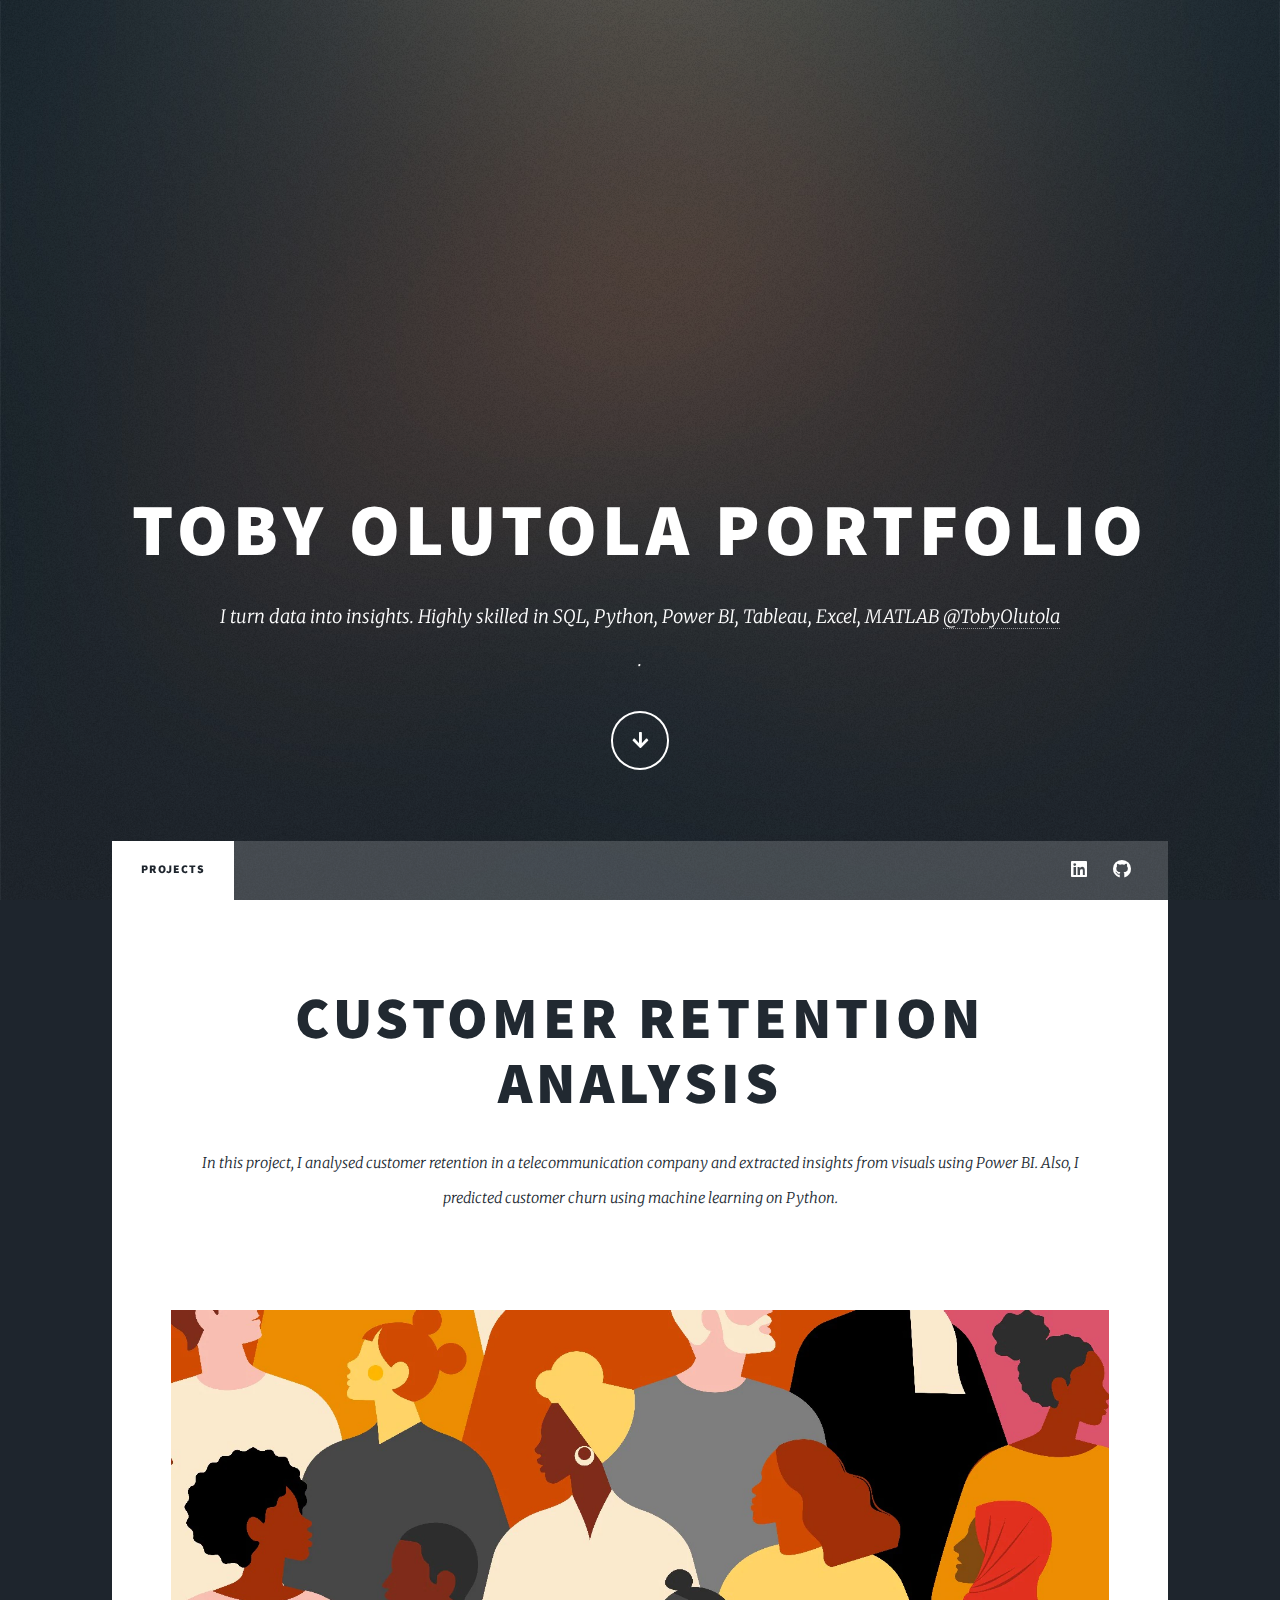
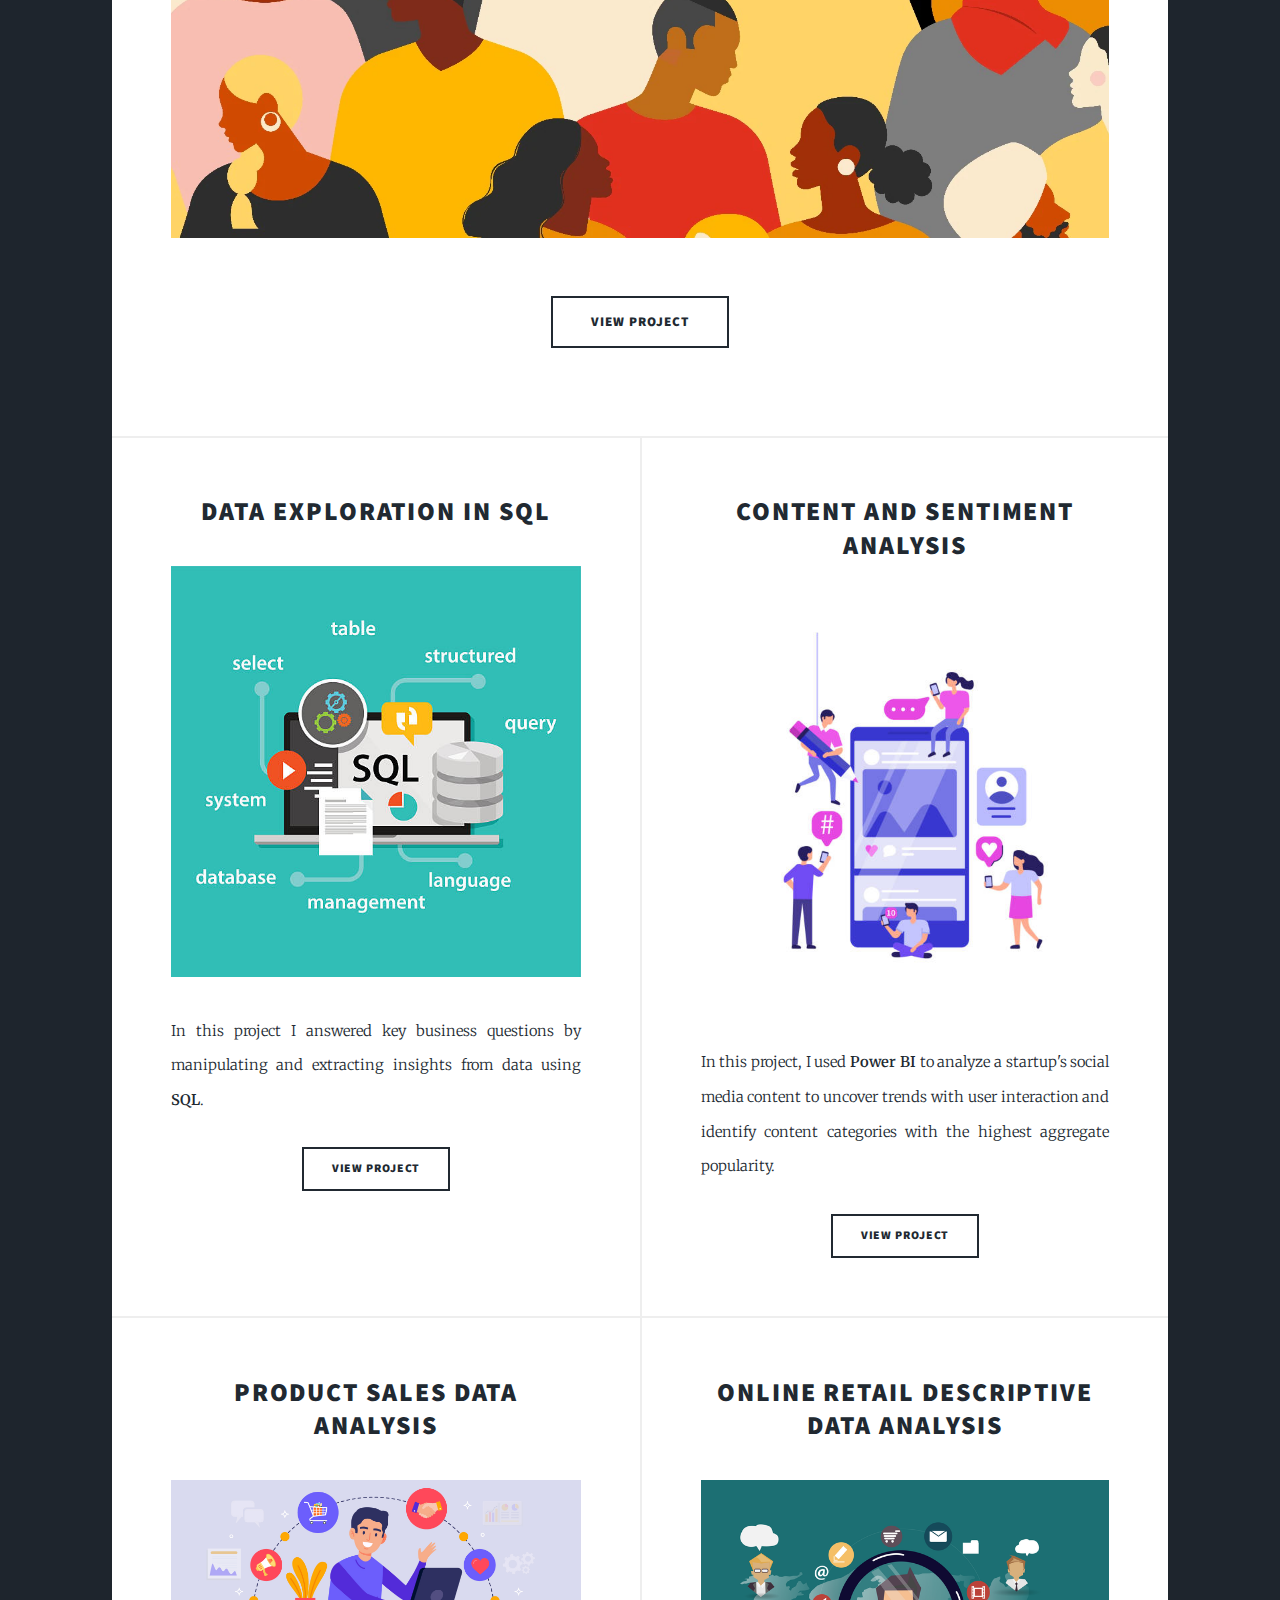
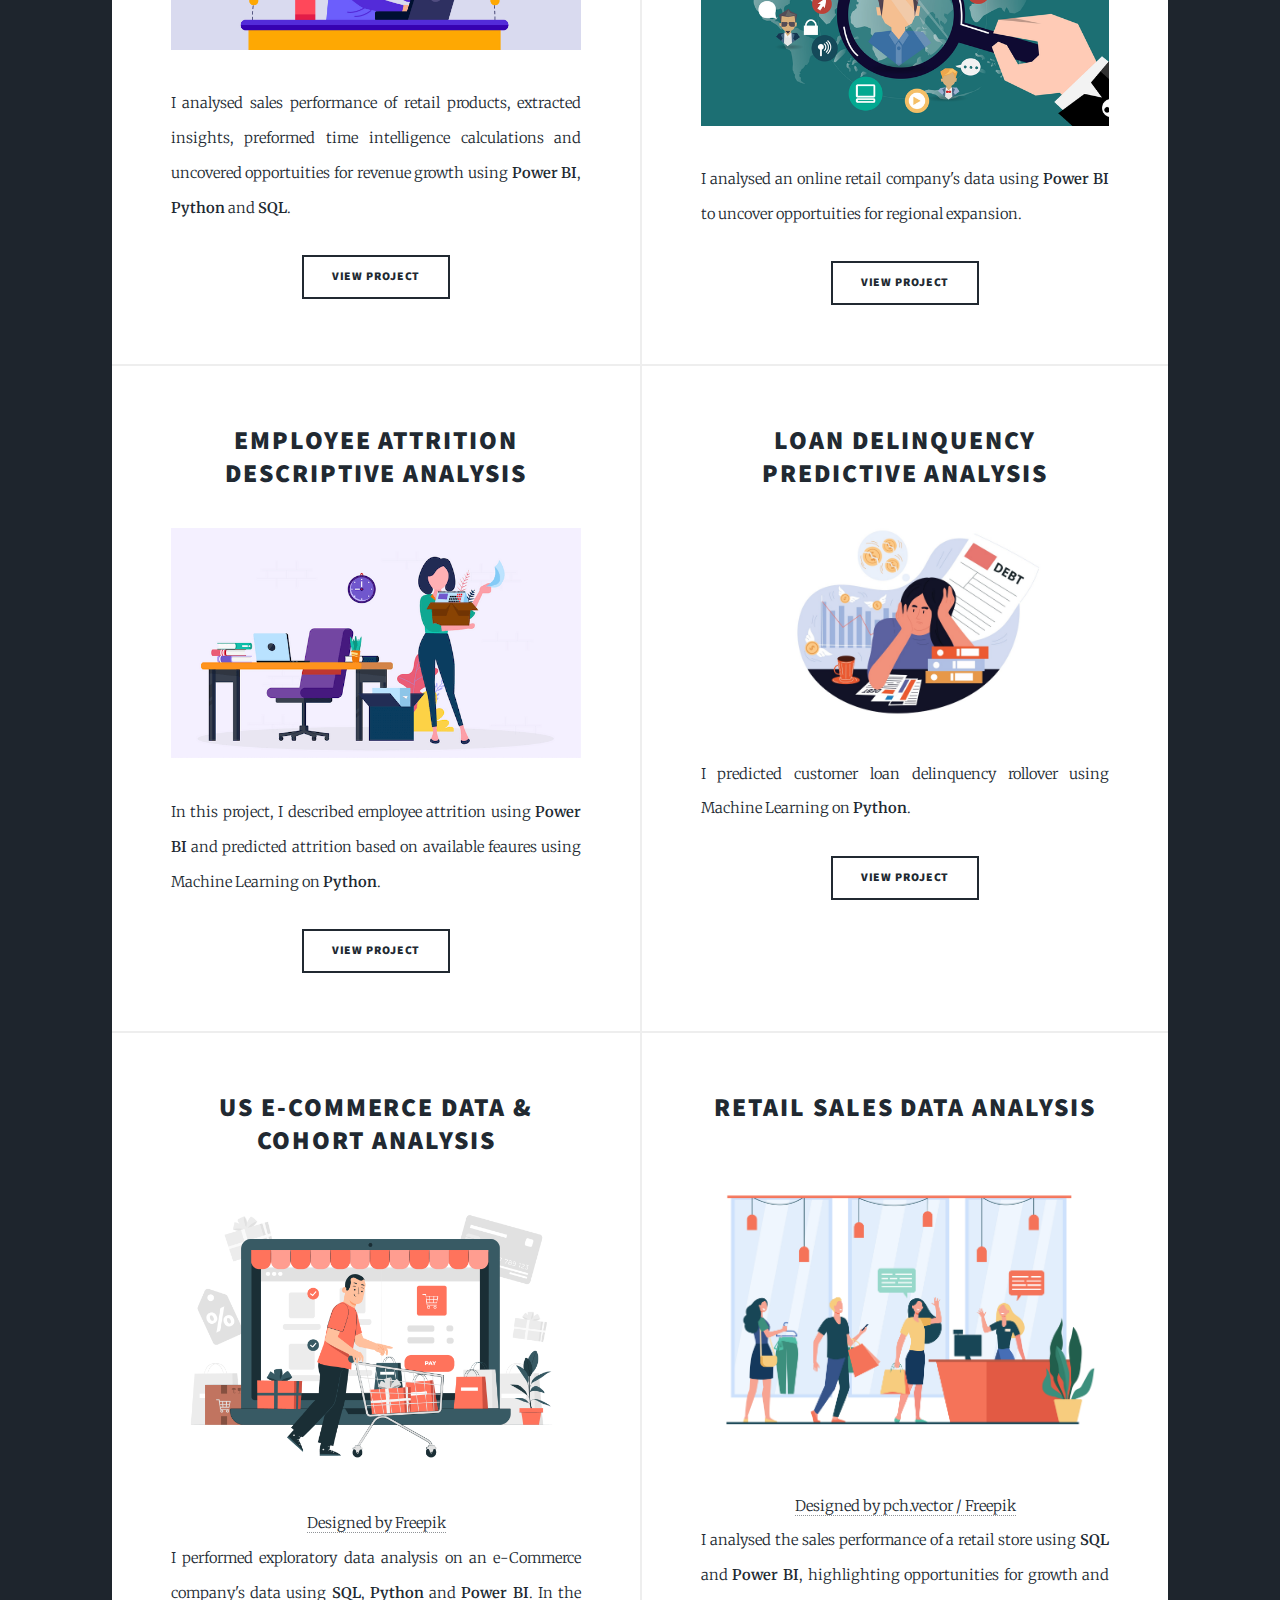
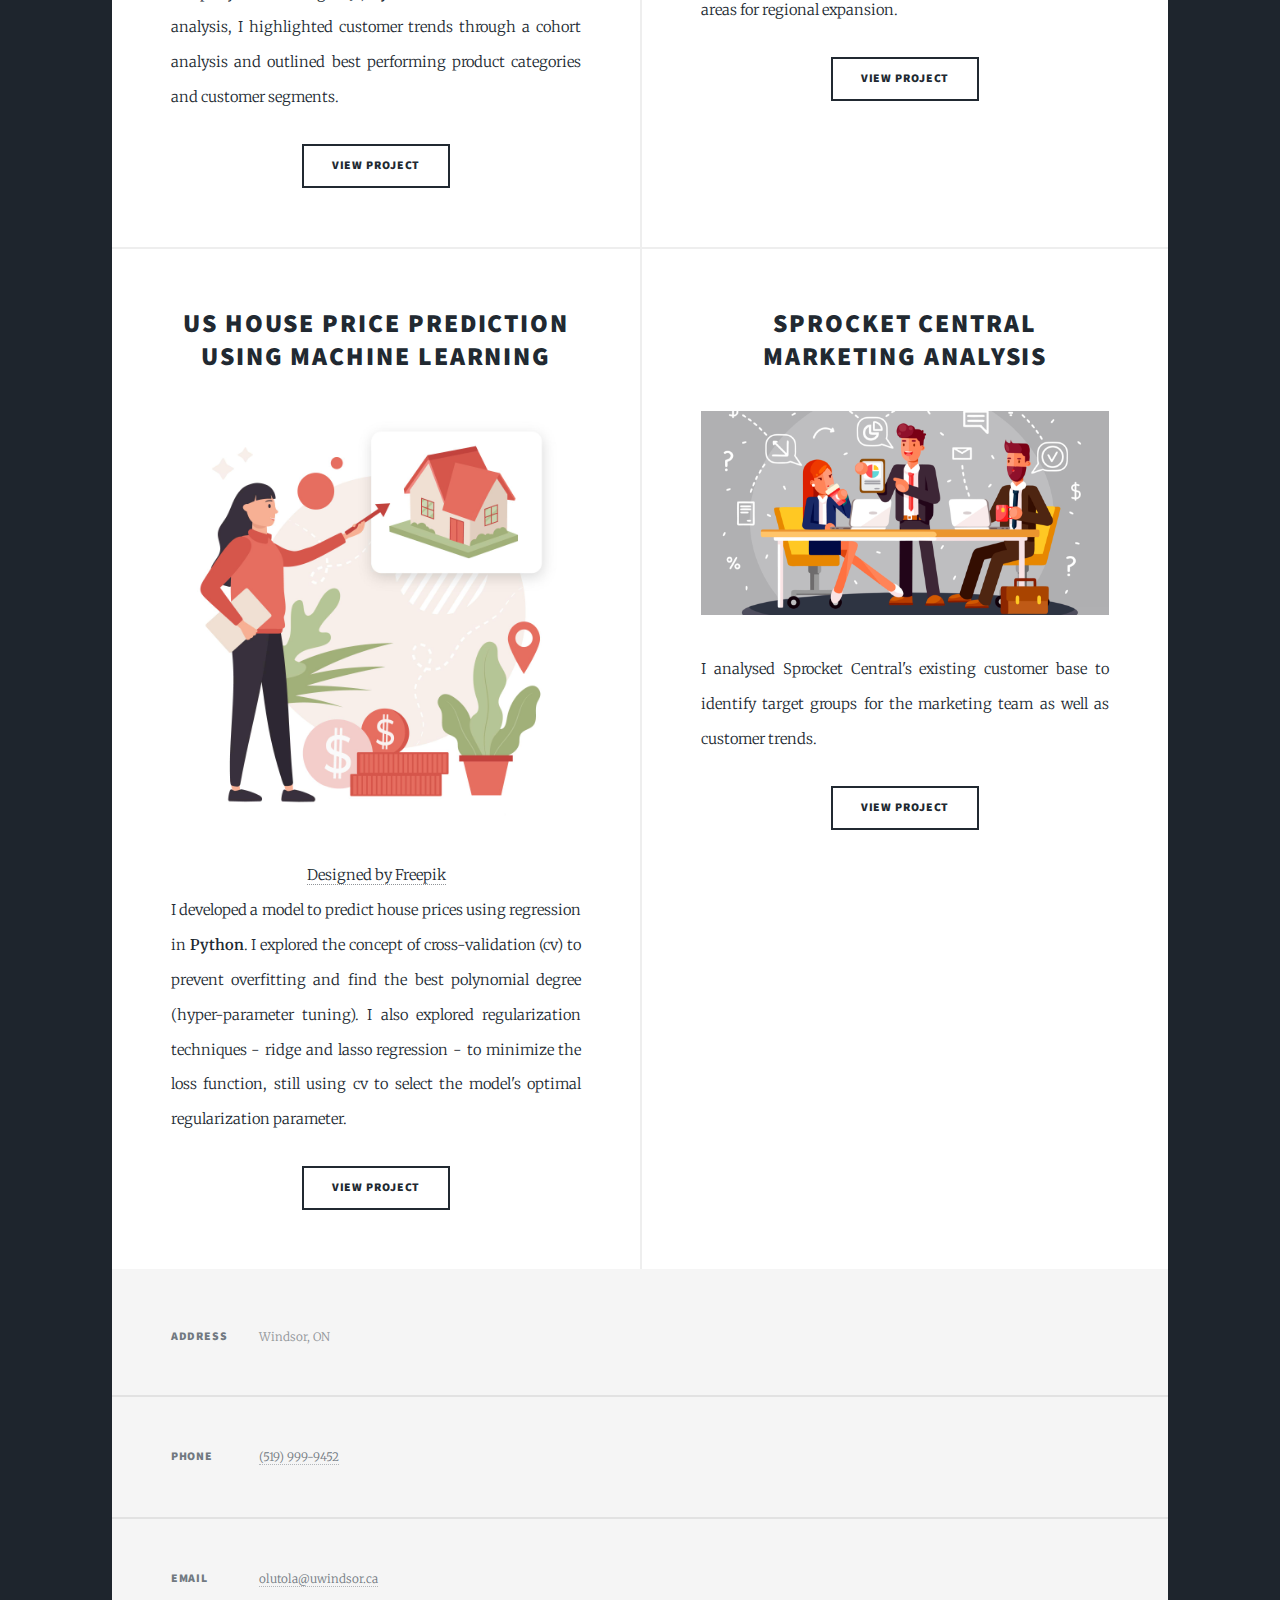
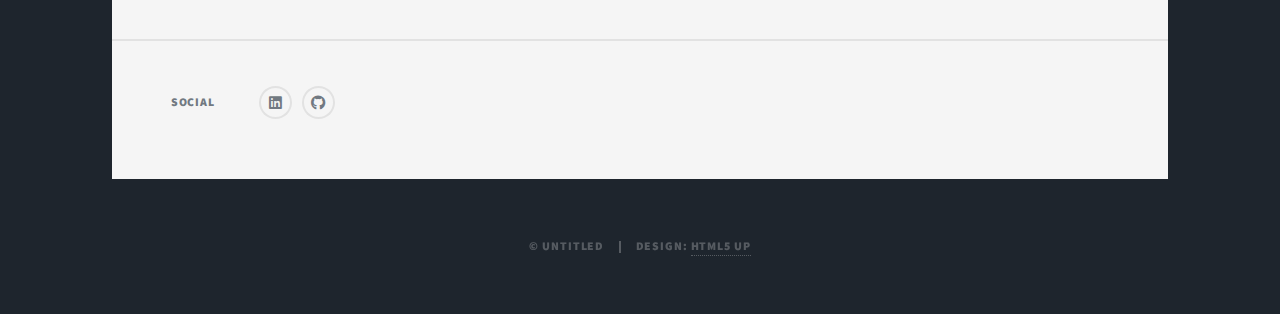
==== index.html @ 8706afb5 "first commit" ====
<!DOCTYPE HTML>
<!--
	Massively by HTML5 UP
	html5up.net | @ajlkn
	Free for personal and commercial use under the CCA 3.0 license (html5up.net/license)
-->
<html>
	<head>
		<title>Toby Olutola Portfolio</title>
		<meta charset="utf-8" />
		<meta name="viewport" content="width=device-width, initial-scale=1, user-scalable=no" />
		<link rel="stylesheet" href="assets/css/main.css" />
		<noscript><link rel="stylesheet" href="assets/css/noscript.css" /></noscript>
	</head>
	<body class="is-preload">

		<!-- Wrapper -->
			<div id="wrapper" class="fade-in">

				<!-- Intro -->
					<div id="intro">
						<h1>Toby Olutola Portfolio<br />
						</h1>
						<p>I turn data into insights.
							Highly skilled in SQL, Python, Power BI, Tableau, Excel, MATLAB <a href="https://www.linkedin.com/in/adunoluwaolutola/">@TobyOlutola</a> <br />
						</a>.</p>
						<ul class="actions">
							<li><a href="#header" class="button icon solid solo fa-arrow-down scrolly">Continue</a></li>
						</ul>
					</div>

				<!-- Header -->
					<header id="header">
						<a href="index.html" class="logo">Toby Olutola</a>
					</header>

				<!-- Nav -->
					<nav id="nav">
						<ul class="links">
							<li class="active"><a href="index.html">Projects</a></li>
						</ul>
						<ul class="icons">
							<li><a href="https://www.linkedin.com/in/adunoluwaolutola/" class="icon brands alt fa-linkedin"><span class="label">linkedin</span></a></li>
							<li><a href="https://www.github.com/adunoluwa1/" class="icon brands alt fa-github"><span class="label">GitHub</span></a></li>
						</ul>
					</nav>

				<!-- Main -->
					<div id="main">

						<!-- Featured Post -->
							<article class="post featured">
								<header class="major">
									<h2><a href="https://github.com/adunoluwa1/ML-Customer-Retention-Analysis">Customer Retention Analysis<br />
									</a></h2>
									<p>In this project, I analysed customer retention in a telecommunication company and extracted insights from visuals using Power BI. Also, I predicted customer churn using machine learning on Python. <br />
									<br />
									</p>
								</header>
								<a href="https://github.com/adunoluwa1/ML-Customer-Retention-Analysis" class="image main"><img src="images/Marketing 2.jpeg" alt="" /></a>
								<ul class="actions special">
									<li><a href="https://github.com/adunoluwa1/ML-Customer-Retention-Analysis" class="button large">View Project</a></li>
								</ul>
							</article>

						<!-- Posts -->
							<section class="posts">
								<article> <!--Data Exploration using SQL-->
									<header>
										<h2><a href="https://github.com/adunoluwa1/SQL-Data-Exploration">Data Exploration in SQL<br />
										</a></h2>
									</header>
									<a href="https://github.com/adunoluwa1/SQL-Data-Exploration" class="image fit"><img src="images/SQL.jpg" alt="" /></a>
									<p>In this project I answered key business questions by manipulating and extracting insights from data using <b>SQL</b>.</p>
									<ul class="actions special">
										<li><a href="https://github.com/adunoluwa1/SQL-Data-Exploration" class="button">View Project</a></li>
									</ul>
								</article>
								<article> <!--Content and Sentiment Analysis-->
									<header>
										<h2><a href="https://github.com/adunoluwa1/PBI-Social-Buzz-Content-Analysis">Content and Sentiment Analysis<br />
										</a></h2>
									</header>
									<a href="https://github.com/adunoluwa1/PBI-Social-Buzz-Content-Analysis" class="image fit"><img src="images/Sentiment Analysis.jpg" alt="" /></a>
									<p>In this project, I used <b>Power BI</b> to analyze a startup's social media content to uncover trends with user interaction and identify content categories with the highest aggregate popularity.</p>
									<ul class="actions special">
										<li><a href="https://github.com/adunoluwa1/PBI-Social-Buzz-Content-Analysis" class="button">View Project</a></li>
									</ul>
								</article>
								<article> <!--Product Sales Data Analysis-->
									<header>
										<h2><a href="https://github.com/adunoluwa1/Product-Sales-Analysis">Product Sales Data Analysis<br />
										</a></h2>
									</header>
									<a href="https://github.com/adunoluwa1/Product-Sales-Analysis" class="image fit"><img src="images/Product Sales.jpg" alt="" /></a>
									<p>I analysed sales performance of retail products, extracted insights, preformed time intelligence calculations and uncovered opportuities for revenue growth using <b>Power BI</b>, <b>Python</b> and <b>SQL</b>.</p>
									<ul class="actions special">
										<li><a href="https://github.com/adunoluwa1/Product-Sales-Analysis" class="button">View Project</a></li>
									</ul>
								</article>
								<article> <!--Online Retail Descriptive Data Analysis-->
									<header>
										<h2><a href="https://github.com/adunoluwa1/PBI-Online-Retail-Data-Visualization">Online Retail Descriptive Data Analysis<br />
										</a></h2>
									</header>
									<a href="https://github.com/adunoluwa1/PBI-Online-Retail-Data-Visualization" class="image fit"><img src="images/Marketing.jpeg" alt="" /></a>
									<p>I analysed an online retail company's data using <b>Power BI</b> to uncover opportuities for regional expansion.</p>
									<ul class="actions special">
										<li><a href="https://github.com/adunoluwa1/PBI-Online-Retail-Data-Visualization" class="button">View Project</a></li>
									</ul>
								</article>
								<article> <!--Employee Attrition Descriptive Analysis-->
									<header>
										<h2><a href="https://github.com/adunoluwa1/PBI-Employee-Attrition-Analysis">Employee Attrition Descriptive Analysis<br />
										</a></h2>
									</header>
									<a href="https://github.com/adunoluwa1/PBI-Employee-Attrition-Analysis" class="image fit"><img src="images/Employee Attrition.png" alt="" /></a>
									<p>In this project, I described employee attrition using <b>Power BI</b> and predicted attrition based on available feaures using Machine Learning on <b>Python</b>.</p>
									<ul class="actions special">
										<li><a href="https://github.com/adunoluwa1/PBI-Employee-Attrition-Analysis" class="button">View Project</a></li>
									</ul>
								</article>
								<article> <!--Loan Delinquency Predictive Analysis-->
									<header>
										<h2><a href="https://github.com/adunoluwa1/ML-Loan-Delinquency-Prediction">Loan Delinquency Predictive Analysis <br />
										</a></h2>
									</header>
									<a href="https://github.com/adunoluwa1/ML-Loan-Delinquency-Prediction" class="image fit"><img src="images/Loan Delinquency.jpg" alt="" /></a>
									<p>I predicted customer loan delinquency rollover using Machine Learning on <b>Python</b>.</p>
									<ul class="actions special">
										<li><a href="https://github.com/adunoluwa1/ML-Loan-Delinquency-Prediction" class="button">View Project</a></li>
									</ul>
								</article>
								<article> <!--eCommerce Data Analysis-->
									<header>
										<h2><a href="https://github.com/adunoluwa1/US-eCommerce-Data-Analysis">US e-Commerce Data & Cohort Analysis<br />
										</a></h2>
									</header>
									<a href="https://github.com/adunoluwa1/US-eCommerce-Data-Analysis" class="image fit"><img src="images/eCommerce.jpg" alt="" /></a> <a href="http://www.freepik.com">Designed by Freepik</a>
									<p>I performed exploratory data analysis on an e-Commerce company's data using <b>SQL</b>, <b>Python</b> and <b>Power BI</b>. In the analysis, I highlighted customer trends through a cohort analysis
										and outlined best performing product categories and customer segments.</p>
									<ul class="actions special">
										<li><a href="https://github.com/adunoluwa1/US-eCommerce-Data-Analysis" class="button">View Project</a></li>
									</ul>
								</article>
								<article> <!--Retail Sales Data Analysis-->
									<header>
										<h2><a href="https://github.com/adunoluwa1/Retail-Sales-Analysis">Retail Sales Data Analysis<br />
										</a></h2>
									</header>
									<a href="https://github.com/adunoluwa1/Retail-Sales-Analysis" class="image fit"><img src="images/Retail Sales.jpg" alt="" /></a> <a href="http://www.freepik.com">Designed by pch.vector / Freepik</a>
									<p>I analysed the sales performance of a retail store using <b>SQL</b> and <b>Power BI</b>, highlighting opportunities for growth and areas for regional expansion.</p>
									<ul class="actions special">
										<li><a href="https://github.com/adunoluwa1/Retail-Sales-Analysis" class="button">View Project</a></li>
									</ul>
								</article>
								<article> <!--US House Price Prediction Using ML-->
									<header>
										<h2><a href="https://github.com/adunoluwa1/House-Price-Prediction-using-Regression">US House Price Prediction using Machine Learning<br />
										</a></h2>
									</header>
									<a href="https://github.com/adunoluwa1/House-Price-Prediction-using-Regression" class="image fit"><img src="images/House Price.jpg" alt="" /></a> <a href="http://www.freepik.com">Designed by Freepik</a>
									<p> I developed a model to predict house prices using regression in <b>Python</b>. I explored the concept of cross-validation (cv) to prevent overfitting and find the best polynomial degree (hyper-parameter tuning).
										I also explored regularization techniques - ridge and lasso regression - to minimize the loss function, still using cv to select the model's optimal regularization parameter.</p>
									<ul class="actions special">
										<li><a href="https://github.com/adunoluwa1/House-Price-Prediction-using-Regression" class="button">View Project</a></li>
									</ul>
								</article>
								<article> <!--Sprocket Central Marketing Analysis-->
									<header>
										<h2><a href="https://github.com/adunoluwa1/PBI-Sprocket-Central-Customer-Analysis">Sprocket Central Marketing Analysis<br />
										</a></h2>
									</header>
									<a href="https://github.com/adunoluwa1/PBI-Sprocket-Central-Customer-Analysis" class="image fit"><img src="images/Marketing 3.jpg" alt="" /></a>
									<p>I analysed Sprocket Central's existing customer base to identify target groups for the marketing team as well as customer trends.</p>
									<ul class="actions special">
										<li><a href="https://github.com/adunoluwa1/PBI-Sprocket-Central-Customer-Analysis" class="button">View Project</a></li>
									</ul>
								</article>
							</section>

					</div>

				<!-- Footer -->
					<footer id="footer">

						<section class="split contact">
							<section class="alt">
								<h3>Address</h3>
								<p>Windsor, ON <br />
								</p>
							</section>
							<section>
								<h3>Phone</h3>
								<p><a href="#">(519) 999-9452</a></p>
							</section>
							<section>
								<h3>Email</h3>
								<p><a href="mailto:olutola@uwindsor.ca">olutola@uwindsor.ca</a></p>
							</section>
							<section>
								<h3>Social</h3>
								<ul class="icons alt">
									<li><a href="https://www.linkedin.com/in/adunoluwaolutola/" class="icon brands alt fa-linkedin"><span class="label">linkedin</span></a></li>
									<li><a href="https://www.github.com/adunoluwa1/" class="icon brands alt fa-github"><span class="label">GitHub</span></a></li>
								</ul>
							</section>
						</section>
					</footer>

				<!-- Copyright -->
					<div id="copyright">
						<ul><li>&copy; Untitled</li><li>Design: <a href="https://html5up.net">HTML5 UP</a></li></ul>
					</div>

			</div>

		<!-- Scripts -->
			<script src="assets/js/jquery.min.js"></script>
			<script src="assets/js/jquery.scrollex.min.js"></script>
			<script src="assets/js/jquery.scrolly.min.js"></script>
			<script src="assets/js/browser.min.js"></script>
			<script src="assets/js/breakpoints.min.js"></script>
			<script src="assets/js/util.js"></script>
			<script src="assets/js/main.js"></script>

	</body>
</html>
---- assets/css/main.css ----
@import url(fontawesome-all.min.css);
@import url("https://fonts.googleapis.com/css?family=Merriweather:300,700,300italic,700italic|Source+Sans+Pro:900");

/*
	Massively by HTML5 UP
	html5up.net | @ajlkn
	Free for personal and commercial use under the CCA 3.0 license (html5up.net/license)
*/

html, body, div, span, applet, object,
iframe, h1, h2, h3, h4, h5, h6, p, blockquote,
pre, a, abbr, acronym, address, big, cite,
code, del, dfn, em, img, ins, kbd, q, s, samp,
small, strike, strong, sub, sup, tt, var, b,
u, i, center, dl, dt, dd, ol, ul, li, fieldset,
form, label, legend, table, caption, tbody,
tfoot, thead, tr, th, td, article, aside,
canvas, details, embed, figure, figcaption,
footer, header, hgroup, menu, nav, output, ruby,
section, summary, time, mark, audio, video {
	margin: 0;
	padding: 0;
	border: 0;
	font-size: 100%;
	font: inherit;
	vertical-align: baseline;}

article, aside, details, figcaption, figure,
footer, header, hgroup, menu, nav, section {
	display: block;}

body {
	line-height: 1;
}

ol, ul {
	list-style: none;
}

blockquote, q {
	quotes: none;
}

	blockquote:before, blockquote:after, q:before, q:after {
		content: '';
		content: none;
	}

table {
	border-collapse: collapse;
	border-spacing: 0;
}

body {
	-webkit-text-size-adjust: none;
}

mark {
	background-color: transparent;
	color: inherit;
}

input::-moz-focus-inner {
	border: 0;
	padding: 0;
}

input, select, textarea {
	-moz-appearance: none;
	-webkit-appearance: none;
	-ms-appearance: none;
	appearance: none;
}

/* Basic */

	@-ms-viewport {
		width: device-width;
	}

	body {
		-ms-overflow-style: scrollbar;
	}

	@media screen and (max-width: 480px) {

		html, body {
			min-width: 320px;
		}

	}

	html {
		box-sizing: border-box;
	}

	*, *:before, *:after {
		box-sizing: inherit;
	}

	body {
		background-color: #1e252d;
	}

		body.is-preload *, body.is-preload *:before, body.is-preload *:after {
			-moz-animation: none !important;
			-webkit-animation: none !important;
			-ms-animation: none !important;
			animation: none !important;
			-moz-transition: none !important;
			-webkit-transition: none !important;
			-ms-transition: none !important;
			transition: none !important;
		}

/* Type */

	html {
		font-size: 16pt;
	}

		@media screen and (max-width: 1680px) {

			html {
				font-size: 12pt;
			}

		}

		@media screen and (max-width: 1280px) {

			html {
				font-size: 11pt;
			}

		}

		@media screen and (max-width: 360px) {

			html {
				font-size: 10pt;
			}

		}

	body {
		color: #212931;
	}

	body, input, select, textarea {
		font-family: "Merriweather", Georgia, serif;
		font-weight: 300;
		font-size: 1rem;
		line-height: 2.375;
	}

	a {
		-moz-transition: color 0.2s ease-in-out, background-color 0.2s ease-in-out, border-color 0.2s ease-in-out, box-shadow 0.2s ease-in-out;
		-webkit-transition: color 0.2s ease-in-out, background-color 0.2s ease-in-out, border-color 0.2s ease-in-out, box-shadow 0.2s ease-in-out;
		-ms-transition: color 0.2s ease-in-out, background-color 0.2s ease-in-out, border-color 0.2s ease-in-out, box-shadow 0.2s ease-in-out;
		transition: color 0.2s ease-in-out, background-color 0.2s ease-in-out, border-color 0.2s ease-in-out, box-shadow 0.2s ease-in-out;
		border-bottom: dotted 1px;
		text-decoration: none;
	}

		a:hover {
			border-bottom-color: transparent;
		}

	strong, b {
		font-weight: 600;
	}

	em, i {
		font-style: italic;
	}

	p {
		text-align: justify;
		margin: 0 0 2rem 0;
	}

	h1, h2, h3, h4, h5, h6 {
		font-family: "Source Sans Pro", Helvetica, sans-serif;
		font-weight: 900;
		line-height: 1.5;
		letter-spacing: 0.075em;
		text-transform: uppercase;
		margin: 0 0 1rem 0;
	}

		h1 a, h2 a, h3 a, h4 a, h5 a, h6 a {
			border-bottom: 0;
			color: inherit;
			text-decoration: none;
		}

	h1 {
		font-size: 4rem;
		line-height: 1.1;
		margin: 0 0 2rem 0;
	}

	h2 {
		font-size: 1.75rem;
		line-height: 1.3;
		margin: 0 0 1.5rem 0;
	}

	h3 {
		font-size: 1.25rem;
		margin: 0 0 1.5rem 0;
	}

	h4 {
		font-size: 1rem;
	}

	h5 {
		font-size: 0.9rem;
	}

	h6 {
		font-size: 0.8rem;
	}

	sub {
		font-size: 0.8rem;
		position: relative;
		top: 0.5rem;
	}

	sup {
		font-size: 0.8rem;
		position: relative;
		top: -0.5rem;
	}

	blockquote {
		border-left: solid 4px;
		font-style: italic;
		margin: 0 0 2rem 0;
		padding: 0.5rem 0 0.5rem 2rem;
	}

	code {
		border: solid 2px;
		font-family: "Courier New", monospace;
		font-size: 0.9rem;
		margin: 0 0.25rem;
		padding: 0.25rem 0.65rem;
	}

	pre {
		-webkit-overflow-scrolling: touch;
		font-family: "Courier New", monospace;
		font-size: 0.9rem;
		margin: 0 0 2rem 0;
	}

		pre code {
			display: block;
			line-height: 1.75;
			padding: 1rem 1.5rem;
			overflow-x: auto;
		}

	hr {
		border: 0;
		border-bottom: solid 2px;
		margin: 3rem 0;
	}

		hr.major {
			margin: 5rem 0;
		}

	.align-left {
		text-align: left;
	}

	.align-center {
		text-align: center;
	}

	.align-right {
		text-align: right;
	}

	input, select, textarea {
		color: #212931;
	}

	a {
		color: #212931;
		border-bottom-color: rgba(33, 41, 49, 0.5);
	}

		a:hover {
			border-bottom-color: transparent;
			color: #18bfef !important;
		}

	strong, b {
		color: #212931;
	}

	h1, h2, h3, h4, h5, h6 {
		color: #212931;
	}

	blockquote {
		border-left-color: #eeeeee;
	}

	code {
		background: rgba(220, 220, 220, 0.25);
		border-color: #eeeeee;
	}

	hr {
		border-bottom-color: #eeeeee;
	}

/* Row */

	.row {
		display: flex;
		flex-wrap: wrap;
		box-sizing: border-box;
		align-items: stretch;
	}

		.row > * {
			box-sizing: border-box;
		}

		.row.gtr-uniform > * > :last-child {
			margin-bottom: 0;
		}

		.row.aln-left {
			justify-content: flex-start;
		}

		.row.aln-center {
			justify-content: center;
		}

		.row.aln-right {
			justify-content: flex-end;
		}

		.row.aln-top {
			align-items: flex-start;
		}

		.row.aln-middle {
			align-items: center;
		}

		.row.aln-bottom {
			align-items: flex-end;
		}

		.row > .imp {
			order: -1;
		}

		.row > .col-1 {
			width: 8.33333%;
		}

		.row > .off-1 {
			margin-left: 8.33333%;
		}

		.row > .col-2 {
			width: 16.66667%;
		}

		.row > .off-2 {
			margin-left: 16.66667%;
		}

		.row > .col-3 {
			width: 25%;
		}

		.row > .off-3 {
			margin-left: 25%;
		}

		.row > .col-4 {
			width: 33.33333%;
		}

		.row > .off-4 {
			margin-left: 33.33333%;
		}

		.row > .col-5 {
			width: 41.66667%;
		}

		.row > .off-5 {
			margin-left: 41.66667%;
		}

		.row > .col-6 {
			width: 50%;
		}

		.row > .off-6 {
			margin-left: 50%;
		}

		.row > .col-7 {
			width: 58.33333%;
		}

		.row > .off-7 {
			margin-left: 58.33333%;
		}

		.row > .col-8 {
			width: 66.66667%;
		}

		.row > .off-8 {
			margin-left: 66.66667%;
		}

		.row > .col-9 {
			width: 75%;
		}

		.row > .off-9 {
			margin-left: 75%;
		}

		.row > .col-10 {
			width: 83.33333%;
		}

		.row > .off-10 {
			margin-left: 83.33333%;
		}

		.row > .col-11 {
			width: 91.66667%;
		}

		.row > .off-11 {
			margin-left: 91.66667%;
		}

		.row > .col-12 {
			width: 100%;
		}

		.row > .off-12 {
			margin-left: 100%;
		}

		.row.gtr-0 {
			margin-top: 0;
			margin-left: 0rem;
		}

			.row.gtr-0 > * {
				padding: 0 0 0 0rem;
			}

			.row.gtr-0.gtr-uniform {
				margin-top: 0rem;
			}

				.row.gtr-0.gtr-uniform > * {
					padding-top: 0rem;
				}

		.row.gtr-25 {
			margin-top: 0;
			margin-left: -0.375rem;
		}

			.row.gtr-25 > * {
				padding: 0 0 0 0.375rem;
			}

			.row.gtr-25.gtr-uniform {
				margin-top: -0.375rem;
			}

				.row.gtr-25.gtr-uniform > * {
					padding-top: 0.375rem;
				}

		.row.gtr-50 {
			margin-top: 0;
			margin-left: -0.75rem;
		}

			.row.gtr-50 > * {
				padding: 0 0 0 0.75rem;
			}

			.row.gtr-50.gtr-uniform {
				margin-top: -0.75rem;
			}

				.row.gtr-50.gtr-uniform > * {
					padding-top: 0.75rem;
				}

		.row {
			margin-top: 0;
			margin-left: -1.5rem;
		}

			.row > * {
				padding: 0 0 0 1.5rem;
			}

			.row.gtr-uniform {
				margin-top: -1.5rem;
			}

				.row.gtr-uniform > * {
					padding-top: 1.5rem;
				}

		.row.gtr-150 {
			margin-top: 0;
			margin-left: -2.25rem;
		}

			.row.gtr-150 > * {
				padding: 0 0 0 2.25rem;
			}

			.row.gtr-150.gtr-uniform {
				margin-top: -2.25rem;
			}

				.row.gtr-150.gtr-uniform > * {
					padding-top: 2.25rem;
				}

		.row.gtr-200 {
			margin-top: 0;
			margin-left: -3rem;
		}

			.row.gtr-200 > * {
				padding: 0 0 0 3rem;
			}

			.row.gtr-200.gtr-uniform {
				margin-top: -3rem;
			}

				.row.gtr-200.gtr-uniform > * {
					padding-top: 3rem;
				}

		@media screen and (max-width: 1680px) {

			.row {
				display: flex;
				flex-wrap: wrap;
				box-sizing: border-box;
				align-items: stretch;
			}

				.row > * {
					box-sizing: border-box;
				}

				.row.gtr-uniform > * > :last-child {
					margin-bottom: 0;
				}

				.row.aln-left {
					justify-content: flex-start;
				}

				.row.aln-center {
					justify-content: center;
				}

				.row.aln-right {
					justify-content: flex-end;
				}

				.row.aln-top {
					align-items: flex-start;
				}

				.row.aln-middle {
					align-items: center;
				}

				.row.aln-bottom {
					align-items: flex-end;
				}

				.row > .imp-xlarge {
					order: -1;
				}

				.row > .col-1-xlarge {
					width: 8.33333%;
				}

				.row > .off-1-xlarge {
					margin-left: 8.33333%;
				}

				.row > .col-2-xlarge {
					width: 16.66667%;
				}

				.row > .off-2-xlarge {
					margin-left: 16.66667%;
				}

				.row > .col-3-xlarge {
					width: 25%;
				}

				.row > .off-3-xlarge {
					margin-left: 25%;
				}

				.row > .col-4-xlarge {
					width: 33.33333%;
				}

				.row > .off-4-xlarge {
					margin-left: 33.33333%;
				}

				.row > .col-5-xlarge {
					width: 41.66667%;
				}

				.row > .off-5-xlarge {
					margin-left: 41.66667%;
				}

				.row > .col-6-xlarge {
					width: 50%;
				}

				.row > .off-6-xlarge {
					margin-left: 50%;
				}

				.row > .col-7-xlarge {
					width: 58.33333%;
				}

				.row > .off-7-xlarge {
					margin-left: 58.33333%;
				}

				.row > .col-8-xlarge {
					width: 66.66667%;
				}

				.row > .off-8-xlarge {
					margin-left: 66.66667%;
				}

				.row > .col-9-xlarge {
					width: 75%;
				}

				.row > .off-9-xlarge {
					margin-left: 75%;
				}

				.row > .col-10-xlarge {
					width: 83.33333%;
				}

				.row > .off-10-xlarge {
					margin-left: 83.33333%;
				}

				.row > .col-11-xlarge {
					width: 91.66667%;
				}

				.row > .off-11-xlarge {
					margin-left: 91.66667%;
				}

				.row > .col-12-xlarge {
					width: 100%;
				}

				.row > .off-12-xlarge {
					margin-left: 100%;
				}

				.row.gtr-0 {
					margin-top: 0;
					margin-left: 0rem;
				}

					.row.gtr-0 > * {
						padding: 0 0 0 0rem;
					}

					.row.gtr-0.gtr-uniform {
						margin-top: 0rem;
					}

						.row.gtr-0.gtr-uniform > * {
							padding-top: 0rem;
						}

				.row.gtr-25 {
					margin-top: 0;
					margin-left: -0.375rem;
				}

					.row.gtr-25 > * {
						padding: 0 0 0 0.375rem;
					}

					.row.gtr-25.gtr-uniform {
						margin-top: -0.375rem;
					}

						.row.gtr-25.gtr-uniform > * {
							padding-top: 0.375rem;
						}

				.row.gtr-50 {
					margin-top: 0;
					margin-left: -0.75rem;
				}

					.row.gtr-50 > * {
						padding: 0 0 0 0.75rem;
					}

					.row.gtr-50.gtr-uniform {
						margin-top: -0.75rem;
					}

						.row.gtr-50.gtr-uniform > * {
							padding-top: 0.75rem;
						}

				.row {
					margin-top: 0;
					margin-left: -1.5rem;
				}

					.row > * {
						padding: 0 0 0 1.5rem;
					}

					.row.gtr-uniform {
						margin-top: -1.5rem;
					}

						.row.gtr-uniform > * {
							padding-top: 1.5rem;
						}

				.row.gtr-150 {
					margin-top: 0;
					margin-left: -2.25rem;
				}

					.row.gtr-150 > * {
						padding: 0 0 0 2.25rem;
					}

					.row.gtr-150.gtr-uniform {
						margin-top: -2.25rem;
					}

						.row.gtr-150.gtr-uniform > * {
							padding-top: 2.25rem;
						}

				.row.gtr-200 {
					margin-top: 0;
					margin-left: -3rem;
				}

					.row.gtr-200 > * {
						padding: 0 0 0 3rem;
					}

					.row.gtr-200.gtr-uniform {
						margin-top: -3rem;
					}

						.row.gtr-200.gtr-uniform > * {
							padding-top: 3rem;
						}

		}

		@media screen and (max-width: 1280px) {

			.row {
				display: flex;
				flex-wrap: wrap;
				box-sizing: border-box;
				align-items: stretch;
			}

				.row > * {
					box-sizing: border-box;
				}

				.row.gtr-uniform > * > :last-child {
					margin-bottom: 0;
				}

				.row.aln-left {
					justify-content: flex-start;
				}

				.row.aln-center {
					justify-content: center;
				}

				.row.aln-right {
					justify-content: flex-end;
				}

				.row.aln-top {
					align-items: flex-start;
				}

				.row.aln-middle {
					align-items: center;
				}

				.row.aln-bottom {
					align-items: flex-end;
				}

				.row > .imp-large {
					order: -1;
				}

				.row > .col-1-large {
					width: 8.33333%;
				}

				.row > .off-1-large {
					margin-left: 8.33333%;
				}

				.row > .col-2-large {
					width: 16.66667%;
				}

				.row > .off-2-large {
					margin-left: 16.66667%;
				}

				.row > .col-3-large {
					width: 25%;
				}

				.row > .off-3-large {
					margin-left: 25%;
				}

				.row > .col-4-large {
					width: 33.33333%;
				}

				.row > .off-4-large {
					margin-left: 33.33333%;
				}

				.row > .col-5-large {
					width: 41.66667%;
				}

				.row > .off-5-large {
					margin-left: 41.66667%;
				}

				.row > .col-6-large {
					width: 50%;
				}

				.row > .off-6-large {
					margin-left: 50%;
				}

				.row > .col-7-large {
					width: 58.33333%;
				}

				.row > .off-7-large {
					margin-left: 58.33333%;
				}

				.row > .col-8-large {
					width: 66.66667%;
				}

				.row > .off-8-large {
					margin-left: 66.66667%;
				}

				.row > .col-9-large {
					width: 75%;
				}

				.row > .off-9-large {
					margin-left: 75%;
				}

				.row > .col-10-large {
					width: 83.33333%;
				}

				.row > .off-10-large {
					margin-left: 83.33333%;
				}

				.row > .col-11-large {
					width: 91.66667%;
				}

				.row > .off-11-large {
					margin-left: 91.66667%;
				}

				.row > .col-12-large {
					width: 100%;
				}

				.row > .off-12-large {
					margin-left: 100%;
				}

				.row.gtr-0 {
					margin-top: 0;
					margin-left: 0rem;
				}

					.row.gtr-0 > * {
						padding: 0 0 0 0rem;
					}

					.row.gtr-0.gtr-uniform {
						margin-top: 0rem;
					}

						.row.gtr-0.gtr-uniform > * {
							padding-top: 0rem;
						}

				.row.gtr-25 {
					margin-top: 0;
					margin-left: -0.375rem;
				}

					.row.gtr-25 > * {
						padding: 0 0 0 0.375rem;
					}

					.row.gtr-25.gtr-uniform {
						margin-top: -0.375rem;
					}

						.row.gtr-25.gtr-uniform > * {
							padding-top: 0.375rem;
						}

				.row.gtr-50 {
					margin-top: 0;
					margin-left: -0.75rem;
				}

					.row.gtr-50 > * {
						padding: 0 0 0 0.75rem;
					}

					.row.gtr-50.gtr-uniform {
						margin-top: -0.75rem;
					}

						.row.gtr-50.gtr-uniform > * {
							padding-top: 0.75rem;
						}

				.row {
					margin-top: 0;
					margin-left: -1.5rem;
				}

					.row > * {
						padding: 0 0 0 1.5rem;
					}

					.row.gtr-uniform {
						margin-top: -1.5rem;
					}

						.row.gtr-uniform > * {
							padding-top: 1.5rem;
						}

				.row.gtr-150 {
					margin-top: 0;
					margin-left: -2.25rem;
				}

					.row.gtr-150 > * {
						padding: 0 0 0 2.25rem;
					}

					.row.gtr-150.gtr-uniform {
						margin-top: -2.25rem;
					}

						.row.gtr-150.gtr-uniform > * {
							padding-top: 2.25rem;
						}

				.row.gtr-200 {
					margin-top: 0;
					margin-left: -3rem;
				}

					.row.gtr-200 > * {
						padding: 0 0 0 3rem;
					}

					.row.gtr-200.gtr-uniform {
						margin-top: -3rem;
					}

						.row.gtr-200.gtr-uniform > * {
							padding-top: 3rem;
						}

		}

		@media screen and (max-width: 980px) {

			.row {
				display: flex;
				flex-wrap: wrap;
				box-sizing: border-box;
				align-items: stretch;
			}

				.row > * {
					box-sizing: border-box;
				}

				.row.gtr-uniform > * > :last-child {
					margin-bottom: 0;
				}

				.row.aln-left {
					justify-content: flex-start;
				}

				.row.aln-center {
					justify-content: center;
				}

				.row.aln-right {
					justify-content: flex-end;
				}

				.row.aln-top {
					align-items: flex-start;
				}

				.row.aln-middle {
					align-items: center;
				}

				.row.aln-bottom {
					align-items: flex-end;
				}

				.row > .imp-medium {
					order: -1;
				}

				.row > .col-1-medium {
					width: 8.33333%;
				}

				.row > .off-1-medium {
					margin-left: 8.33333%;
				}

				.row > .col-2-medium {
					width: 16.66667%;
				}

				.row > .off-2-medium {
					margin-left: 16.66667%;
				}

				.row > .col-3-medium {
					width: 25%;
				}

				.row > .off-3-medium {
					margin-left: 25%;
				}

				.row > .col-4-medium {
					width: 33.33333%;
				}

				.row > .off-4-medium {
					margin-left: 33.33333%;
				}

				.row > .col-5-medium {
					width: 41.66667%;
				}

				.row > .off-5-medium {
					margin-left: 41.66667%;
				}

				.row > .col-6-medium {
					width: 50%;
				}

				.row > .off-6-medium {
					margin-left: 50%;
				}

				.row > .col-7-medium {
					width: 58.33333%;
				}

				.row > .off-7-medium {
					margin-left: 58.33333%;
				}

				.row > .col-8-medium {
					width: 66.66667%;
				}

				.row > .off-8-medium {
					margin-left: 66.66667%;
				}

				.row > .col-9-medium {
					width: 75%;
				}

				.row > .off-9-medium {
					margin-left: 75%;
				}

				.row > .col-10-medium {
					width: 83.33333%;
				}

				.row > .off-10-medium {
					margin-left: 83.33333%;
				}

				.row > .col-11-medium {
					width: 91.66667%;
				}

				.row > .off-11-medium {
					margin-left: 91.66667%;
				}

				.row > .col-12-medium {
					width: 100%;
				}

				.row > .off-12-medium {
					margin-left: 100%;
				}

				.row.gtr-0 {
					margin-top: 0;
					margin-left: 0rem;
				}

					.row.gtr-0 > * {
						padding: 0 0 0 0rem;
					}

					.row.gtr-0.gtr-uniform {
						margin-top: 0rem;
					}

						.row.gtr-0.gtr-uniform > * {
							padding-top: 0rem;
						}

				.row.gtr-25 {
					margin-top: 0;
					margin-left: -0.375rem;
				}

					.row.gtr-25 > * {
						padding: 0 0 0 0.375rem;
					}

					.row.gtr-25.gtr-uniform {
						margin-top: -0.375rem;
					}

						.row.gtr-25.gtr-uniform > * {
							padding-top: 0.375rem;
						}

				.row.gtr-50 {
					margin-top: 0;
					margin-left: -0.75rem;
				}

					.row.gtr-50 > * {
						padding: 0 0 0 0.75rem;
					}

					.row.gtr-50.gtr-uniform {
						margin-top: -0.75rem;
					}

						.row.gtr-50.gtr-uniform > * {
							padding-top: 0.75rem;
						}

				.row {
					margin-top: 0;
					margin-left: -1.5rem;
				}

					.row > * {
						padding: 0 0 0 1.5rem;
					}

					.row.gtr-uniform {
						margin-top: -1.5rem;
					}

						.row.gtr-uniform > * {
							padding-top: 1.5rem;
						}

				.row.gtr-150 {
					margin-top: 0;
					margin-left: -2.25rem;
				}

					.row.gtr-150 > * {
						padding: 0 0 0 2.25rem;
					}

					.row.gtr-150.gtr-uniform {
						margin-top: -2.25rem;
					}

						.row.gtr-150.gtr-uniform > * {
							padding-top: 2.25rem;
						}

				.row.gtr-200 {
					margin-top: 0;
					margin-left: -3rem;
				}

					.row.gtr-200 > * {
						padding: 0 0 0 3rem;
					}

					.row.gtr-200.gtr-uniform {
						margin-top: -3rem;
					}

						.row.gtr-200.gtr-uniform > * {
							padding-top: 3rem;
						}

		}

		@media screen and (max-width: 736px) {

			.row {
				display: flex;
				flex-wrap: wrap;
				box-sizing: border-box;
				align-items: stretch;
			}

				.row > * {
					box-sizing: border-box;
				}

				.row.gtr-uniform > * > :last-child {
					margin-bottom: 0;
				}

				.row.aln-left {
					justify-content: flex-start;
				}

				.row.aln-center {
					justify-content: center;
				}

				.row.aln-right {
					justify-content: flex-end;
				}

				.row.aln-top {
					align-items: flex-start;
				}

				.row.aln-middle {
					align-items: center;
				}

				.row.aln-bottom {
					align-items: flex-end;
				}

				.row > .imp-small {
					order: -1;
				}

				.row > .col-1-small {
					width: 8.33333%;
				}

				.row > .off-1-small {
					margin-left: 8.33333%;
				}

				.row > .col-2-small {
					width: 16.66667%;
				}

				.row > .off-2-small {
					margin-left: 16.66667%;
				}

				.row > .col-3-small {
					width: 25%;
				}

				.row > .off-3-small {
					margin-left: 25%;
				}

				.row > .col-4-small {
					width: 33.33333%;
				}

				.row > .off-4-small {
					margin-left: 33.33333%;
				}

				.row > .col-5-small {
					width: 41.66667%;
				}

				.row > .off-5-small {
					margin-left: 41.66667%;
				}

				.row > .col-6-small {
					width: 50%;
				}

				.row > .off-6-small {
					margin-left: 50%;
				}

				.row > .col-7-small {
					width: 58.33333%;
				}

				.row > .off-7-small {
					margin-left: 58.33333%;
				}

				.row > .col-8-small {
					width: 66.66667%;
				}

				.row > .off-8-small {
					margin-left: 66.66667%;
				}

				.row > .col-9-small {
					width: 75%;
				}

				.row > .off-9-small {
					margin-left: 75%;
				}

				.row > .col-10-small {
					width: 83.33333%;
				}

				.row > .off-10-small {
					margin-left: 83.33333%;
				}

				.row > .col-11-small {
					width: 91.66667%;
				}

				.row > .off-11-small {
					margin-left: 91.66667%;
				}

				.row > .col-12-small {
					width: 100%;
				}

				.row > .off-12-small {
					margin-left: 100%;
				}

				.row.gtr-0 {
					margin-top: 0;
					margin-left: 0rem;
				}

					.row.gtr-0 > * {
						padding: 0 0 0 0rem;
					}

					.row.gtr-0.gtr-uniform {
						margin-top: 0rem;
					}

						.row.gtr-0.gtr-uniform > * {
							padding-top: 0rem;
						}

				.row.gtr-25 {
					margin-top: 0;
					margin-left: -0.375rem;
				}

					.row.gtr-25 > * {
						padding: 0 0 0 0.375rem;
					}

					.row.gtr-25.gtr-uniform {
						margin-top: -0.375rem;
					}

						.row.gtr-25.gtr-uniform > * {
							padding-top: 0.375rem;
						}

				.row.gtr-50 {
					margin-top: 0;
					margin-left: -0.75rem;
				}

					.row.gtr-50 > * {
						padding: 0 0 0 0.75rem;
					}

					.row.gtr-50.gtr-uniform {
						margin-top: -0.75rem;
					}

						.row.gtr-50.gtr-uniform > * {
							padding-top: 0.75rem;
						}

				.row {
					margin-top: 0;
					margin-left: -1.5rem;
				}

					.row > * {
						padding: 0 0 0 1.5rem;
					}

					.row.gtr-uniform {
						margin-top: -1.5rem;
					}

						.row.gtr-uniform > * {
							padding-top: 1.5rem;
						}

				.row.gtr-150 {
					margin-top: 0;
					margin-left: -2.25rem;
				}

					.row.gtr-150 > * {
						padding: 0 0 0 2.25rem;
					}

					.row.gtr-150.gtr-uniform {
						margin-top: -2.25rem;
					}

						.row.gtr-150.gtr-uniform > * {
							padding-top: 2.25rem;
						}

				.row.gtr-200 {
					margin-top: 0;
					margin-left: -3rem;
				}

					.row.gtr-200 > * {
						padding: 0 0 0 3rem;
					}

					.row.gtr-200.gtr-uniform {
						margin-top: -3rem;
					}

						.row.gtr-200.gtr-uniform > * {
							padding-top: 3rem;
						}

		}

		@media screen and (max-width: 480px) {

			.row {
				display: flex;
				flex-wrap: wrap;
				box-sizing: border-box;
				align-items: stretch;
			}

				.row > * {
					box-sizing: border-box;
				}

				.row.gtr-uniform > * > :last-child {
					margin-bottom: 0;
				}

				.row.aln-left {
					justify-content: flex-start;
				}

				.row.aln-center {
					justify-content: center;
				}

				.row.aln-right {
					justify-content: flex-end;
				}

				.row.aln-top {
					align-items: flex-start;
				}

				.row.aln-middle {
					align-items: center;
				}

				.row.aln-bottom {
					align-items: flex-end;
				}

				.row > .imp-xsmall {
					order: -1;
				}

				.row > .col-1-xsmall {
					width: 8.33333%;
				}

				.row > .off-1-xsmall {
					margin-left: 8.33333%;
				}

				.row > .col-2-xsmall {
					width: 16.66667%;
				}

				.row > .off-2-xsmall {
					margin-left: 16.66667%;
				}

				.row > .col-3-xsmall {
					width: 25%;
				}

				.row > .off-3-xsmall {
					margin-left: 25%;
				}

				.row > .col-4-xsmall {
					width: 33.33333%;
				}

				.row > .off-4-xsmall {
					margin-left: 33.33333%;
				}

				.row > .col-5-xsmall {
					width: 41.66667%;
				}

				.row > .off-5-xsmall {
					margin-left: 41.66667%;
				}

				.row > .col-6-xsmall {
					width: 50%;
				}

				.row > .off-6-xsmall {
					margin-left: 50%;
				}

				.row > .col-7-xsmall {
					width: 58.33333%;
				}

				.row > .off-7-xsmall {
					margin-left: 58.33333%;
				}

				.row > .col-8-xsmall {
					width: 66.66667%;
				}

				.row > .off-8-xsmall {
					margin-left: 66.66667%;
				}

				.row > .col-9-xsmall {
					width: 75%;
				}

				.row > .off-9-xsmall {
					margin-left: 75%;
				}

				.row > .col-10-xsmall {
					width: 83.33333%;
				}

				.row > .off-10-xsmall {
					margin-left: 83.33333%;
				}

				.row > .col-11-xsmall {
					width: 91.66667%;
				}

				.row > .off-11-xsmall {
					margin-left: 91.66667%;
				}

				.row > .col-12-xsmall {
					width: 100%;
				}

				.row > .off-12-xsmall {
					margin-left: 100%;
				}

				.row.gtr-0 {
					margin-top: 0;
					margin-left: 0rem;
				}

					.row.gtr-0 > * {
						padding: 0 0 0 0rem;
					}

					.row.gtr-0.gtr-uniform {
						margin-top: 0rem;
					}

						.row.gtr-0.gtr-uniform > * {
							padding-top: 0rem;
						}

				.row.gtr-25 {
					margin-top: 0;
					margin-left: -0.375rem;
				}

					.row.gtr-25 > * {
						padding: 0 0 0 0.375rem;
					}

					.row.gtr-25.gtr-uniform {
						margin-top: -0.375rem;
					}

						.row.gtr-25.gtr-uniform > * {
							padding-top: 0.375rem;
						}

				.row.gtr-50 {
					margin-top: 0;
					margin-left: -0.75rem;
				}

					.row.gtr-50 > * {
						padding: 0 0 0 0.75rem;
					}

					.row.gtr-50.gtr-uniform {
						margin-top: -0.75rem;
					}

						.row.gtr-50.gtr-uniform > * {
							padding-top: 0.75rem;
						}

				.row {
					margin-top: 0;
					margin-left: -1.5rem;
				}

					.row > * {
						padding: 0 0 0 1.5rem;
					}

					.row.gtr-uniform {
						margin-top: -1.5rem;
					}

						.row.gtr-uniform > * {
							padding-top: 1.5rem;
						}

				.row.gtr-150 {
					margin-top: 0;
					margin-left: -2.25rem;
				}

					.row.gtr-150 > * {
						padding: 0 0 0 2.25rem;
					}

					.row.gtr-150.gtr-uniform {
						margin-top: -2.25rem;
					}

						.row.gtr-150.gtr-uniform > * {
							padding-top: 2.25rem;
						}

				.row.gtr-200 {
					margin-top: 0;
					margin-left: -3rem;
				}

					.row.gtr-200 > * {
						padding: 0 0 0 3rem;
					}

					.row.gtr-200.gtr-uniform {
						margin-top: -3rem;
					}

						.row.gtr-200.gtr-uniform > * {
							padding-top: 3rem;
						}

		}

		@media screen and (max-width: 360px) {

			.row {
				display: flex;
				flex-wrap: wrap;
				box-sizing: border-box;
				align-items: stretch;
			}

				.row > * {
					box-sizing: border-box;
				}

				.row.gtr-uniform > * > :last-child {
					margin-bottom: 0;
				}

				.row.aln-left {
					justify-content: flex-start;
				}

				.row.aln-center {
					justify-content: center;
				}

				.row.aln-right {
					justify-content: flex-end;
				}

				.row.aln-top {
					align-items: flex-start;
				}

				.row.aln-middle {
					align-items: center;
				}

				.row.aln-bottom {
					align-items: flex-end;
				}

				.row > .imp-xxsmall {
					order: -1;
				}

				.row > .col-1-xxsmall {
					width: 8.33333%;
				}

				.row > .off-1-xxsmall {
					margin-left: 8.33333%;
				}

				.row > .col-2-xxsmall {
					width: 16.66667%;
				}

				.row > .off-2-xxsmall {
					margin-left: 16.66667%;
				}

				.row > .col-3-xxsmall {
					width: 25%;
				}

				.row > .off-3-xxsmall {
					margin-left: 25%;
				}

				.row > .col-4-xxsmall {
					width: 33.33333%;
				}

				.row > .off-4-xxsmall {
					margin-left: 33.33333%;
				}

				.row > .col-5-xxsmall {
					width: 41.66667%;
				}

				.row > .off-5-xxsmall {
					margin-left: 41.66667%;
				}

				.row > .col-6-xxsmall {
					width: 50%;
				}

				.row > .off-6-xxsmall {
					margin-left: 50%;
				}

				.row > .col-7-xxsmall {
					width: 58.33333%;
				}

				.row > .off-7-xxsmall {
					margin-left: 58.33333%;
				}

				.row > .col-8-xxsmall {
					width: 66.66667%;
				}

				.row > .off-8-xxsmall {
					margin-left: 66.66667%;
				}

				.row > .col-9-xxsmall {
					width: 75%;
				}

				.row > .off-9-xxsmall {
					margin-left: 75%;
				}

				.row > .col-10-xxsmall {
					width: 83.33333%;
				}

				.row > .off-10-xxsmall {
					margin-left: 83.33333%;
				}

				.row > .col-11-xxsmall {
					width: 91.66667%;
				}

				.row > .off-11-xxsmall {
					margin-left: 91.66667%;
				}

				.row > .col-12-xxsmall {
					width: 100%;
				}

				.row > .off-12-xxsmall {
					margin-left: 100%;
				}

				.row.gtr-0 {
					margin-top: 0;
					margin-left: 0rem;
				}

					.row.gtr-0 > * {
						padding: 0 0 0 0rem;
					}

					.row.gtr-0.gtr-uniform {
						margin-top: 0rem;
					}

						.row.gtr-0.gtr-uniform > * {
							padding-top: 0rem;
						}

				.row.gtr-25 {
					margin-top: 0;
					margin-left: -0.375rem;
				}

					.row.gtr-25 > * {
						padding: 0 0 0 0.375rem;
					}

					.row.gtr-25.gtr-uniform {
						margin-top: -0.375rem;
					}

						.row.gtr-25.gtr-uniform > * {
							padding-top: 0.375rem;
						}

				.row.gtr-50 {
					margin-top: 0;
					margin-left: -0.75rem;
				}

					.row.gtr-50 > * {
						padding: 0 0 0 0.75rem;
					}

					.row.gtr-50.gtr-uniform {
						margin-top: -0.75rem;
					}

						.row.gtr-50.gtr-uniform > * {
							padding-top: 0.75rem;
						}

				.row {
					margin-top: 0;
					margin-left: -1.5rem;
				}

					.row > * {
						padding: 0 0 0 1.5rem;
					}

					.row.gtr-uniform {
						margin-top: -1.5rem;
					}

						.row.gtr-uniform > * {
							padding-top: 1.5rem;
						}

				.row.gtr-150 {
					margin-top: 0;
					margin-left: -2.25rem;
				}

					.row.gtr-150 > * {
						padding: 0 0 0 2.25rem;
					}

					.row.gtr-150.gtr-uniform {
						margin-top: -2.25rem;
					}

						.row.gtr-150.gtr-uniform > * {
							padding-top: 2.25rem;
						}

				.row.gtr-200 {
					margin-top: 0;
					margin-left: -3rem;
				}

					.row.gtr-200 > * {
						padding: 0 0 0 3rem;
					}

					.row.gtr-200.gtr-uniform {
						margin-top: -3rem;
					}

						.row.gtr-200.gtr-uniform > * {
							padding-top: 3rem;
						}

		}

/* Box */

	.box {
		border: solid 2px;
		margin-bottom: 2rem;
		padding: 1.5rem;
	}

		.box > :last-child,
		.box > :last-child > :last-child,
		.box > :last-child > :last-child > :last-child {
			margin-bottom: 0;
		}

		.box.alt {
			border: 0;
			border-radius: 0;
			padding: 0;
		}

	.box {
		border-color: #eeeeee;
	}

/* Button */

	input[type="submit"],
	input[type="reset"],
	input[type="button"],
	button,
	.button {
		-moz-appearance: none;
		-webkit-appearance: none;
		-ms-appearance: none;
		appearance: none;
		-moz-transition: background-color 0.2s ease-in-out, box-shadow 0.2s ease-in-out, color 0.2s ease-in-out;
		-webkit-transition: background-color 0.2s ease-in-out, box-shadow 0.2s ease-in-out, color 0.2s ease-in-out;
		-ms-transition: background-color 0.2s ease-in-out, box-shadow 0.2s ease-in-out, color 0.2s ease-in-out;
		transition: background-color 0.2s ease-in-out, box-shadow 0.2s ease-in-out, color 0.2s ease-in-out;
		border: 0;
		border-radius: 0;
		cursor: pointer;
		display: inline-block;
		font-family: "Source Sans Pro", Helvetica, sans-serif;
		font-size: 0.8rem;
		font-weight: 900;
		letter-spacing: 0.075em;
		height: 3rem;
		line-height: 3rem;
		padding: 0 2rem;
		text-align: center;
		text-decoration: none;
		text-transform: uppercase;
		white-space: nowrap;
	}

		input[type="submit"].icon:before,
		input[type="reset"].icon:before,
		input[type="button"].icon:before,
		button.icon:before,
		.button.icon:before {
			margin-right: 0.5rem;
		}

		input[type="submit"].icon.solo,
		input[type="reset"].icon.solo,
		input[type="button"].icon.solo,
		button.icon.solo,
		.button.icon.solo {
			position: relative;
			width: 4rem;
			height: 4rem;
			line-height: 4rem;
			border-radius: 4rem;
			text-indent: 4rem;
			overflow: hidden;
			padding: 0;
			white-space: nowrap;
		}

			input[type="submit"].icon.solo:before,
			input[type="reset"].icon.solo:before,
			input[type="button"].icon.solo:before,
			button.icon.solo:before,
			.button.icon.solo:before {
				position: absolute;
				display: block;
				top: 0;
				left: 0;
				width: inherit;
				height: inherit;
				line-height: inherit;
				font-size: 1.25rem;
				margin-right: 0;
				text-align: center;
				text-indent: 0;
			}

		input[type="submit"].fit,
		input[type="reset"].fit,
		input[type="button"].fit,
		button.fit,
		.button.fit {
			width: 100%;
		}

		input[type="submit"].small,
		input[type="reset"].small,
		input[type="button"].small,
		button.small,
		.button.small {
			font-size: 0.7rem;
			height: 2.5rem;
			line-height: 2.5rem;
			padding: 0 1.5rem;
		}

		input[type="submit"].large,
		input[type="reset"].large,
		input[type="button"].large,
		button.large,
		.button.large {
			font-size: 0.9rem;
			height: 3.5rem;
			line-height: 3.5rem;
			padding: 0 2.75rem;
		}

		@media screen and (max-width: 980px) {

			input[type="submit"],
			input[type="reset"],
			input[type="button"],
			button,
			.button {
				font-size: 0.9rem;
				height: 3.25rem;
				line-height: 3.25rem;
			}

				input[type="submit"].large,
				input[type="reset"].large,
				input[type="button"].large,
				button.large,
				.button.large {
					font-size: 1rem;
					height: 3.75rem;
					line-height: 3.75rem;
				}

		}

		input[type="submit"].disabled, input[type="submit"]:disabled,
		input[type="reset"].disabled,
		input[type="reset"]:disabled,
		input[type="button"].disabled,
		input[type="button"]:disabled,
		button.disabled,
		button:disabled,
		.button.disabled,
		.button:disabled {
			pointer-events: none;
			opacity: 0.25;
		}

	input[type="submit"],
	input[type="reset"],
	input[type="button"],
	button,
	.button {
		background-color: transparent;
		box-shadow: inset 0 0 0 2px #212931;
		color: #212931 !important;
	}

		input[type="submit"]:hover,
		input[type="reset"]:hover,
		input[type="button"]:hover,
		button:hover,
		.button:hover {
			box-shadow: inset 0 0 0 2px #18bfef;
			color: #18bfef !important;
		}

		input[type="submit"].primary,
		input[type="reset"].primary,
		input[type="button"].primary,
		button.primary,
		.button.primary {
			background-color: #212931;
			box-shadow: none;
			color: #ffffff !important;
		}

			input[type="submit"].primary:hover,
			input[type="reset"].primary:hover,
			input[type="button"].primary:hover,
			button.primary:hover,
			.button.primary:hover {
				background-color: #18bfef;
			}

/* Form */

	form {
		margin: 0 0 2rem 0;
	}

		form > :last-child {
			margin-bottom: 0;
		}

		form > .fields {
			display: -moz-flex;
			display: -webkit-flex;
			display: -ms-flex;
			display: flex;
			-moz-flex-wrap: wrap;
			-webkit-flex-wrap: wrap;
			-ms-flex-wrap: wrap;
			flex-wrap: wrap;
			width: calc(100% + 3rem);
			margin: -1.5rem 0 2rem -1.5rem;
		}

			form > .fields > .field {
				-moz-flex-grow: 0;
				-webkit-flex-grow: 0;
				-ms-flex-grow: 0;
				flex-grow: 0;
				-moz-flex-shrink: 0;
				-webkit-flex-shrink: 0;
				-ms-flex-shrink: 0;
				flex-shrink: 0;
				padding: 1.5rem 0 0 1.5rem;
				width: calc(100% - 1.5rem);
			}

				form > .fields > .field.half {
					width: calc(50% - 0.75rem);
				}

				form > .fields > .field.third {
					width: calc(100%/3 - 0.5rem);
				}

				form > .fields > .field.quarter {
					width: calc(25% - 0.375rem);
				}

		@media screen and (max-width: 480px) {

			form > .fields {
				width: calc(100% + 3rem);
				margin: -1.5rem 0 2rem -1.5rem;
			}

				form > .fields > .field {
					padding: 1.5rem 0 0 1.5rem;
					width: calc(100% - 1.5rem);
				}

					form > .fields > .field.half {
						width: calc(100% - 1.5rem);
					}

					form > .fields > .field.third {
						width: calc(100% - 1.5rem);
					}

					form > .fields > .field.quarter {
						width: calc(100% - 1.5rem);
					}

		}

	label {
		display: block;
		font-family: "Source Sans Pro", Helvetica, sans-serif;
		font-weight: 900;
		line-height: 1.5;
		letter-spacing: 0.075em;
		font-size: 0.8rem;
		text-transform: uppercase;
		margin: 0 0 0.75rem 0;
	}

		@media screen and (max-width: 980px) {

			label {
				font-size: 0.9rem;
			}

		}

	input[type="text"],
	input[type="password"],
	input[type="email"],
	select,
	textarea {
		-moz-appearance: none;
		-webkit-appearance: none;
		-ms-appearance: none;
		appearance: none;
		background: transparent;
		border-radius: 0;
		border: solid 2px;
		color: inherit;
		display: block;
		outline: 0;
		padding: 0 1rem;
		text-decoration: none;
		width: 100%;
	}

		input[type="text"]:invalid,
		input[type="password"]:invalid,
		input[type="email"]:invalid,
		select:invalid,
		textarea:invalid {
			box-shadow: none;
		}

	select {
		background-size: 1.25rem;
		background-repeat: no-repeat;
		background-position: calc(100% - 1rem) center;
		height: 3rem;
		padding-right: 3rem;
		text-overflow: ellipsis;
	}

		select:focus::-ms-value {
			background-color: transparent;
		}

		select::-ms-expand {
			display: none;
		}

	input[type="text"],
	input[type="password"],
	input[type="email"],
	select {
		height: 3rem;
	}

	textarea {
		padding: 0.75rem 1rem;
	}

	input[type="checkbox"],
	input[type="radio"] {
		-moz-appearance: none;
		-webkit-appearance: none;
		-ms-appearance: none;
		appearance: none;
		display: block;
		float: left;
		margin-right: -2rem;
		opacity: 0;
		width: 1rem;
		z-index: -1;
	}

		input[type="checkbox"] + label,
		input[type="radio"] + label {
			text-decoration: none;
			cursor: pointer;
			display: inline-block;
			font-size: 1rem;
			letter-spacing: 0;
			font-family: "Merriweather", Georgia, serif;
			text-transform: none;
			font-weight: 300;
			padding-left: 2.8rem;
			padding-right: 1rem;
			position: relative;
		}

			input[type="checkbox"] + label:before,
			input[type="radio"] + label:before {
				-moz-osx-font-smoothing: grayscale;
				-webkit-font-smoothing: antialiased;
				display: inline-block;
				font-style: normal;
				font-variant: normal;
				text-rendering: auto;
				line-height: 1;
				text-transform: none !important;
				font-family: 'Font Awesome 5 Free';
				font-weight: 900;
			}

			input[type="checkbox"] + label:before,
			input[type="radio"] + label:before {
				border-radius: 0;
				border: solid 2px;
				content: '';
				display: inline-block;
				font-size: 0.8rem;
				height: 1.8rem;
				left: 0;
				line-height: 1.65rem;
				position: absolute;
				text-align: center;
				top: -0.125rem;
				width: 1.8rem;
			}

		input[type="checkbox"]:checked + label:before,
		input[type="radio"]:checked + label:before {
			content: '\f00c';
		}

	input[type="checkbox"] + label:before {
		border-radius: 0;
	}

	input[type="radio"] + label:before {
		border-radius: 100%;
	}

	::-webkit-input-placeholder {
		opacity: 1.0;
	}

	:-moz-placeholder {
		opacity: 1.0;
	}

	::-moz-placeholder {
		opacity: 1.0;
	}

	:-ms-input-placeholder {
		opacity: 1.0;
	}

	label {
		color: #212931;
	}

	input[type="text"],
	input[type="password"],
	input[type="email"],
	select,
	textarea {
		border-color: #eeeeee;
	}

		input[type="text"]:focus,
		input[type="password"]:focus,
		input[type="email"]:focus,
		select:focus,
		textarea:focus {
			border-color: #18bfef;
		}

	select {
		background-image: url("data:image/svg+xml;charset=utf8,%3Csvg xmlns='http://www.w3.org/2000/svg' width='40' height='40' preserveAspectRatio='none' viewBox='0 0 40 40'%3E%3Cpath d='M9.4,12.3l10.4,10.4l10.4-10.4c0.2-0.2,0.5-0.4,0.9-0.4c0.3,0,0.6,0.1,0.9,0.4l3.3,3.3c0.2,0.2,0.4,0.5,0.4,0.9 c0,0.4-0.1,0.6-0.4,0.9L20.7,31.9c-0.2,0.2-0.5,0.4-0.9,0.4c-0.3,0-0.6-0.1-0.9-0.4L4.3,17.3c-0.2-0.2-0.4-0.5-0.4-0.9 c0-0.4,0.1-0.6,0.4-0.9l3.3-3.3c0.2-0.2,0.5-0.4,0.9-0.4S9.1,12.1,9.4,12.3z' fill='%23eeeeee' /%3E%3C/svg%3E");
	}

		select option {
			background-color: #ffffff;
			color: #212931;
		}

	.select-wrapper:before {
		color: #eeeeee;
	}

	input[type="checkbox"] + label,
	input[type="radio"] + label {
		color: #212931;
	}

		input[type="checkbox"] + label:before,
		input[type="radio"] + label:before {
			border-color: #eeeeee;
		}

	input[type="checkbox"]:checked + label:before,
	input[type="radio"]:checked + label:before {
		background-color: #212931;
		border-color: #212931;
		color: #ffffff;
	}

	input[type="checkbox"]:focus + label:before,
	input[type="radio"]:focus + label:before {
		border-color: #18bfef;
	}

	::-webkit-input-placeholder {
		color: #909498 !important;
	}

	:-moz-placeholder {
		color: #909498 !important;
	}

	::-moz-placeholder {
		color: #909498 !important;
	}

	:-ms-input-placeholder {
		color: #909498 !important;
	}

	.formerize-placeholder {
		color: #909498 !important;
	}

/* Icon */

	.icon {
		text-decoration: none;
		border-bottom: none;
		position: relative;
	}

		.icon:before {
			-moz-osx-font-smoothing: grayscale;
			-webkit-font-smoothing: antialiased;
			display: inline-block;
			font-style: normal;
			font-variant: normal;
			text-rendering: auto;
			line-height: 1;
			text-transform: none !important;
			font-family: 'Font Awesome 5 Free';
			font-weight: 400;
		}

		.icon > .label {
			display: none;
		}

		.icon:before {
			line-height: inherit;
		}

		.icon.solid:before {
			font-weight: 900;
		}

		.icon.brands:before {
			font-family: 'Font Awesome 5 Brands';
		}

/* Image */

	.image {
		border: 0;
		display: inline-block;
		position: relative;
	}

		.image img {
			display: block;
		}

		.image.left, .image.right {
			max-width: 40%;
		}

			.image.left img, .image.right img {
				width: 100%;
			}

		.image.left {
			float: left;
			margin: 0 2rem 2rem 0;
			top: 0.75rem;
		}

		.image.right {
			float: right;
			margin: 0 0 2rem 2rem;
			top: 0.75rem;
		}

		.image.fit {
			display: block;
			margin: 2.5rem 0;
			width: 100%;
		}

			.image.fit:first-child {
				margin-top: 0;
			}

			.image.fit img {
				width: 100%;
			}

		.image.main {
			display: block;
			margin: 4rem 0;
			width: 100%;
		}

			.image.main:first-child {
				margin-top: 0;
			}

			.image.main img {
				width: 100%;
			}

		@media screen and (max-width: 736px) {

			.image.fit {
				margin: 2rem 0;
			}

			.image.main {
				margin: 2rem 0;
			}

		}

	a.image {
		overflow: hidden;
	}

		a.image img {
			-moz-transition: -moz-transform 0.2s ease-out;
			-webkit-transition: -webkit-transform 0.2s ease-out;
			-ms-transition: -ms-transform 0.2s ease-out;
			transition: transform 0.2s ease-out;
		}

		a.image:hover img {
			-moz-transform: scale(1.05);
			-webkit-transform: scale(1.05);
			-ms-transform: scale(1.05);
			transform: scale(1.05);
		}

/* Actions */

	ul.actions {
		display: -moz-flex;
		display: -webkit-flex;
		display: -ms-flex;
		display: flex;
		cursor: default;
		list-style: none;
		margin-left: -1rem;
		padding-left: 0;
	}

		ul.actions li {
			padding: 0 0 0 1rem;
			vertical-align: middle;
		}

		ul.actions.special {
			-moz-justify-content: center;
			-webkit-justify-content: center;
			-ms-justify-content: center;
			justify-content: center;
			width: 100%;
			margin-left: 0;
		}

			ul.actions.special li:first-child {
				padding-left: 0;
			}

		ul.actions.stacked {
			-moz-flex-direction: column;
			-webkit-flex-direction: column;
			-ms-flex-direction: column;
			flex-direction: column;
			margin-left: 0;
		}

			ul.actions.stacked li {
				padding: 1.3rem 0 0 0;
			}

				ul.actions.stacked li:first-child {
					padding-top: 0;
				}

		ul.actions.fit {
			width: calc(100% + 1rem);
		}

			ul.actions.fit li {
				-moz-flex-grow: 1;
				-webkit-flex-grow: 1;
				-ms-flex-grow: 1;
				flex-grow: 1;
				-moz-flex-shrink: 1;
				-webkit-flex-shrink: 1;
				-ms-flex-shrink: 1;
				flex-shrink: 1;
				width: 100%;
			}

				ul.actions.fit li > * {
					width: 100%;
				}

			ul.actions.fit.stacked {
				width: 100%;
			}

		@media screen and (max-width: 480px) {

			ul.actions:not(.fixed) {
				-moz-flex-direction: column;
				-webkit-flex-direction: column;
				-ms-flex-direction: column;
				flex-direction: column;
				margin-left: 0;
				width: 100% !important;
			}

				ul.actions:not(.fixed) li {
					-moz-flex-grow: 1;
					-webkit-flex-grow: 1;
					-ms-flex-grow: 1;
					flex-grow: 1;
					-moz-flex-shrink: 1;
					-webkit-flex-shrink: 1;
					-ms-flex-shrink: 1;
					flex-shrink: 1;
					padding: 1rem 0 0 0;
					text-align: center;
					width: 100%;
				}

					ul.actions:not(.fixed) li > * {
						width: 100%;
					}

					ul.actions:not(.fixed) li:first-child {
						padding-top: 0;
					}

					ul.actions:not(.fixed) li input[type="submit"],
					ul.actions:not(.fixed) li input[type="reset"],
					ul.actions:not(.fixed) li input[type="button"],
					ul.actions:not(.fixed) li button,
					ul.actions:not(.fixed) li .button {
						width: 100%;
					}

						ul.actions:not(.fixed) li input[type="submit"].icon:before,
						ul.actions:not(.fixed) li input[type="reset"].icon:before,
						ul.actions:not(.fixed) li input[type="button"].icon:before,
						ul.actions:not(.fixed) li button.icon:before,
						ul.actions:not(.fixed) li .button.icon:before {
							margin-left: -0.5rem;
						}

		}

/* Icons */

	ul.icons {
		cursor: default;
		list-style: none;
		padding-left: 0;
	}

		ul.icons li {
			display: inline-block;
			padding: 0 0.5rem 0 0;
			vertical-align: middle;
		}

			ul.icons li:last-child {
				padding-right: 0;
			}

			ul.icons li .icon:before {
				width: 2.25rem;
				height: 2.25rem;
				line-height: 2.25rem;
				display: inline-block;
				text-align: center;
				border-radius: 100%;
				font-size: 1.25rem;
			}

		ul.icons.alt li .icon:before {
			-moz-transition: color 0.2s ease-in-out, background-color 0.2s ease-in-out, border-color 0.2s ease-in-out, box-shadow 0.2s ease-in-out;
			-webkit-transition: color 0.2s ease-in-out, background-color 0.2s ease-in-out, border-color 0.2s ease-in-out, box-shadow 0.2s ease-in-out;
			-ms-transition: color 0.2s ease-in-out, background-color 0.2s ease-in-out, border-color 0.2s ease-in-out, box-shadow 0.2s ease-in-out;
			transition: color 0.2s ease-in-out, background-color 0.2s ease-in-out, border-color 0.2s ease-in-out, box-shadow 0.2s ease-in-out;
			font-size: 1rem;
		}

/* List */

	ol {
		list-style: decimal;
		margin: 0 0 2rem 0;
		padding-left: 1.25rem;
	}

		ol li {
			padding-left: 0.25rem;
		}

	ul {
		list-style: disc;
		margin: 0 0 2rem 0;
		padding-left: 1rem;
	}

		ul li {
			padding-left: 0.5rem;
		}

		ul.divided {
			list-style: none;
			padding-left: 0;
		}

			ul.divided li {
				border-top: solid 1px;
				padding: 0.5rem 0;
			}

				ul.divided li:first-child {
					border-top: 0;
					padding-top: 0;
				}

	dl {
		margin: 0 0 2rem 0;
	}

		dl dt {
			display: block;
			font-weight: 600;
			margin: 0 0 1rem 0;
		}

		dl dd {
			margin-left: 2rem;
		}

	ul.divided li {
		border-top-color: #eeeeee;
	}

	ul.icons li a.icon:hover:before {
		color: #18bfef;
	}

	ul.icons.alt li .icon:before {
		box-shadow: inset 0 0 0 2px #eeeeee;
	}

	ul.icons.alt li a.icon:hover:before {
		box-shadow: inset 0 0 0 2px #18bfef;
	}

/* Section/Article */

	section.special, article.special {
		text-align: center;
	}

	header {
		cursor: default;
	}

		header > .date {
			display: block;
			font-size: 0.8rem;
			height: 1;
			margin: 0 0 1rem 0;
			position: relative;
		}

		header > p {
			font-style: italic;
		}

		header > h1 + p {
			font-size: 1.1rem;
			margin-top: -0.5rem;
			line-height: 2;
		}

		header > h2 + p {
			font-size: 1rem;
			margin-top: -0.75rem;
		}

		header > h3 + p {
			font-size: 0.9rem;
			margin-top: -0.75rem;
		}

		header > h4 + p {
			font-size: 0.8rem;
			margin-top: -0.75rem;
		}

		header.major {
			margin: 0 0 4rem 0;
			text-align: center;
		}

			header.major > :last-child {
				margin-bottom: 0;
			}

			header.major > p {
				margin-top: 0;
				text-align: center;
			}

			header.major > .date {
				font-size: 1rem;
				margin: 0 0 4rem 0;
			}

				header.major > .date:before, header.major > .date:after {
					content: '';
					display: block;
					position: absolute;
					top: 50%;
					width: calc(50% - 6rem);
					border-top: solid 2px;
				}

				header.major > .date:before {
					left: 0;
				}

				header.major > .date:after {
					right: 0;
				}

		@media screen and (max-width: 980px) {

			header br {
				display: none;
			}

		}

		@media screen and (max-width: 736px) {

			header.major {
				margin: 0 0 2rem 0;
			}

		}

	header.major .date:before, header.major .date:after {
		border-top-color: #eeeeee;
	}

/* Table */

	.table-wrapper {
		-webkit-overflow-scrolling: touch;
		overflow-x: auto;
	}

	table {
		margin: 0 0 2rem 0;
		width: 100%;
	}

		table tbody tr {
			border: solid 1px;
			border-left: 0;
			border-right: 0;
		}

		table td {
			padding: 0.75rem 0.75rem;
		}

		table th {
			font-family: "Source Sans Pro", Helvetica, sans-serif;
			font-size: 0.8rem;
			font-weight: 900;
			letter-spacing: 0.075em;
			line-height: 1.5;
			padding: 0 0.75rem 0.75rem 0.75rem;
			text-align: left;
			text-transform: uppercase;
		}

			@media screen and (max-width: 980px) {

				table th {
					font-size: 0.9rem;
				}

			}

		table thead {
			border-bottom: solid 2px;
		}

		table tfoot {
			border-top: solid 2px;
		}

		table.alt {
			border-collapse: separate;
		}

			table.alt tbody tr td {
				border: solid 1px;
				border-left-width: 0;
				border-top-width: 0;
			}

				table.alt tbody tr td:first-child {
					border-left-width: 1px;
				}

			table.alt tbody tr:first-child td {
				border-top-width: 1px;
			}

			table.alt thead {
				border-bottom: 0;
			}

			table.alt tfoot {
				border-top: 0;
			}

	table tbody tr {
		border-color: #eeeeee;
	}

		table tbody tr:nth-child(2n + 1) {
			background-color: rgba(220, 220, 220, 0.25);
		}

	table th {
		color: #212931;
	}

	table thead {
		border-bottom-color: #eeeeee;
	}

	table tfoot {
		border-top-color: #eeeeee;
	}

	table.alt tbody tr td {
		border-color: #eeeeee;
	}

/* Pagination */

	.pagination {
		display: -moz-inline-flex;
		display: -webkit-inline-flex;
		display: -ms-inline-flex;
		display: inline-flex;
		-moz-user-select: none;
		-webkit-user-select: none;
		-ms-user-select: none;
		user-select: none;
		cursor: default;
		list-style: none;
		margin: 0 0 2rem 2px;
		padding: 0;
	}

		.pagination a, .pagination span {
			-moz-transition: background-color 0.2s ease-in-out, border-color 0.2s ease-in-out, box-shadow 0.2s ease-in-out, color 0.2s ease-in-out;
			-webkit-transition: background-color 0.2s ease-in-out, border-color 0.2s ease-in-out, box-shadow 0.2s ease-in-out, color 0.2s ease-in-out;
			-ms-transition: background-color 0.2s ease-in-out, border-color 0.2s ease-in-out, box-shadow 0.2s ease-in-out, color 0.2s ease-in-out;
			transition: background-color 0.2s ease-in-out, border-color 0.2s ease-in-out, box-shadow 0.2s ease-in-out, color 0.2s ease-in-out;
			border: solid 2px;
			display: inline-block;
			font-family: "Source Sans Pro", Helvetica, sans-serif;
			font-size: 0.8rem;
			font-weight: 900;
			height: 3rem;
			letter-spacing: 0.075em;
			line-height: calc(3rem - 4px);
			margin-left: -2px;
			min-width: 3rem;
			position: relative;
			text-align: center;
			text-decoration: none;
			text-transform: uppercase;
		}

		.pagination .next, .pagination .previous {
			text-decoration: none;
			padding: 0 1.75rem;
		}

			.pagination .next:before, .pagination .previous:before {
				-moz-osx-font-smoothing: grayscale;
				-webkit-font-smoothing: antialiased;
				display: inline-block;
				font-style: normal;
				font-variant: normal;
				text-rendering: auto;
				line-height: 1;
				text-transform: none !important;
				font-family: 'Font Awesome 5 Free';
				font-weight: 900;
			}

			.pagination .next:before, .pagination .previous:before {
				display: inline-block;
				color: inherit !important;
				line-height: inherit;
			}

		.pagination .previous:before {
			content: '\f104';
			margin-right: 0.9375em;
		}

		.pagination .next:before {
			content: '\f105';
			float: right;
			margin-left: 0.9375em;
		}

		@media screen and (max-width: 980px) {

			.pagination a, .pagination span {
				font-size: 0.9rem;
			}

		}

		@media screen and (max-width: 480px) {

			.pagination .page, .pagination .extra {
				display: none;
			}

		}

	.pagination a, .pagination span {
		border-color: #eeeeee;
	}

	.pagination a {
		color: #212931 !important;
	}

		.pagination a:hover {
			color: #18bfef !important;
			border-color: #18bfef;
			z-index: 1;
		}

			.pagination a:hover + a,
			.pagination a:hover + span {
				border-left-color: #18bfef;
			}

		.pagination a.active {
			background-color: #eeeeee;
		}

	.pagination span {
		color: #eeeeee;
	}

/* Wrapper */

	#wrapper {
		-moz-transition: opacity 0.5s ease;
		-webkit-transition: opacity 0.5s ease;
		-ms-transition: opacity 0.5s ease;
		transition: opacity 0.5s ease;
		position: relative;
		z-index: 1;
		overflow: hidden;
	}

		#wrapper > .bg {
			position: absolute;
			top: 0;
			left: 0;
			width: 100%;
			height: 100%;
			background-color: #212931;
			background-image: url("../../images/overlay.png"), linear-gradient(0deg, rgba(0, 0, 0, 0.1), rgba(0, 0, 0, 0.1)), url("../../images/bg.jpg");
			background-size: auto,								auto,														100% auto;
			background-position: center,								center,														top center;
			background-repeat: repeat,								no-repeat,													no-repeat;
			background-attachment: scroll,								scroll,														scroll;
			z-index: -1;
		}

			#wrapper > .bg.fixed {
				position: fixed;
				width: 100vw;
				height: 100vh;
			}

		#wrapper.fade-in:before {
			pointer-events: none;
			-moz-transition: opacity 1s ease-in-out;
			-webkit-transition: opacity 1s ease-in-out;
			-ms-transition: opacity 1s ease-in-out;
			transition: opacity 1s ease-in-out;
			-moz-transition-delay: 0.75s;
			-webkit-transition-delay: 0.75s;
			-ms-transition-delay: 0.75s;
			transition-delay: 0.75s;
			background: #1e252d;
			content: '';
			display: block;
			height: 100%;
			left: 0;
			opacity: 0;
			position: fixed;
			top: 0;
			width: 100%;
		}

		body.is-preload #wrapper.fade-in:before {
			opacity: 1;
		}

		@media screen and (orientation: portrait) {

			#wrapper > .bg {
				background-size: auto,								auto,														auto 175%;
			}

		}

/* Intro */

	#intro {
		color: #ffffff;
		padding: 8rem 4rem 6rem 4rem ;
		-moz-align-items: center;
		-webkit-align-items: center;
		-ms-align-items: center;
		align-items: center;
		display: -moz-flex;
		display: -webkit-flex;
		display: -ms-flex;
		display: flex;
		-moz-flex-direction: column;
		-webkit-flex-direction: column;
		-ms-flex-direction: column;
		flex-direction: column;
		-moz-justify-content: -moz-flex-end;
		-webkit-justify-content: -webkit-flex-end;
		-ms-justify-content: -ms-flex-end;
		justify-content: flex-end;
		-moz-transition: opacity 1s ease, -moz-transform 1s ease;
		-webkit-transition: opacity 1s ease, -webkit-transform 1s ease;
		-ms-transition: opacity 1s ease, -ms-transform 1s ease;
		transition: opacity 1s ease, transform 1s ease;
		position: relative;
		cursor: default;
		text-align: center;
		z-index: 1;
		min-height: 100vh;
	}

		#intro input, #intro select, #intro textarea {
			color: #ffffff;
		}

		#intro a {
			color: #ffffff;
			border-bottom-color: rgba(255, 255, 255, 0.5);
		}

			#intro a:hover {
				border-bottom-color: transparent;
				color: #18bfef !important;
			}

		#intro strong, #intro b {
			color: #ffffff;
		}

		#intro h1, #intro h2, #intro h3, #intro h4, #intro h5, #intro h6 {
			color: #ffffff;
		}

		#intro blockquote {
			border-left-color: #ffffff;
		}

		#intro code {
			background: rgba(255, 255, 255, 0.075);
			border-color: #ffffff;
		}

		#intro hr {
			border-bottom-color: #ffffff;
		}

		#intro input[type="submit"],
		#intro input[type="reset"],
		#intro input[type="button"],
		#intro button,
		#intro .button {
			background-color: transparent;
			box-shadow: inset 0 0 0 2px #ffffff;
			color: #ffffff !important;
		}

			#intro input[type="submit"]:hover,
			#intro input[type="reset"]:hover,
			#intro input[type="button"]:hover,
			#intro button:hover,
			#intro .button:hover {
				box-shadow: inset 0 0 0 2px #18bfef;
				color: #18bfef !important;
			}

			#intro input[type="submit"].primary,
			#intro input[type="reset"].primary,
			#intro input[type="button"].primary,
			#intro button.primary,
			#intro .button.primary {
				background-color: #ffffff;
				box-shadow: none;
				color: #1e252d !important;
			}

				#intro input[type="submit"].primary:hover,
				#intro input[type="reset"].primary:hover,
				#intro input[type="button"].primary:hover,
				#intro button.primary:hover,
				#intro .button.primary:hover {
					background-color: #18bfef;
				}

		#intro h1 {
			font-size: 5rem;
			line-height: 1;
		}

		#intro p {
			font-size: 1.25rem;
			font-style: italic;
			margin-top: -0.25rem;
			text-align: center;
		}

		#intro + #header {
			margin-top: -20rem;
		}

			#intro + #header .logo {
				-moz-transform: translateY(2rem);
				-webkit-transform: translateY(2rem);
				-ms-transform: translateY(2rem);
				transform: translateY(2rem);
				opacity: 0;
				visibility: hidden;
			}

		#intro.hidden {
			pointer-events: none;
			-moz-transform: translateY(2rem);
			-webkit-transform: translateY(2rem);
			-ms-transform: translateY(2rem);
			transform: translateY(2rem);
			-moz-transition: opacity 0.5s ease, -moz-transform 0.5s ease, visibility 0.5s;
			-webkit-transition: opacity 0.5s ease, -webkit-transform 0.5s ease, visibility 0.5s;
			-ms-transition: opacity 0.5s ease, -ms-transform 0.5s ease, visibility 0.5s;
			transition: opacity 0.5s ease, transform 0.5s ease, visibility 0.5s;
			opacity: 0;
			visibility: hidden;
		}

			#intro.hidden + #header .logo {
				-moz-transform: translateY(0);
				-webkit-transform: translateY(0);
				-ms-transform: translateY(0);
				transform: translateY(0);
				opacity: 1;
				visibility: visible;
			}

		body.is-preload #intro {
			-moz-transform: translateY(2rem);
			-webkit-transform: translateY(2rem);
			-ms-transform: translateY(2rem);
			transform: translateY(2rem);
			opacity: 0;
		}

			body.is-preload #intro:not(.hidden) + #header + #nav {
				-moz-transform: translateY(4rem);
				-webkit-transform: translateY(4rem);
				-ms-transform: translateY(4rem);
				transform: translateY(4rem);
				opacity: 0;
			}

		@media screen and (max-width: 980px) {

			#intro {
				padding: 4rem 4rem 2rem 4rem ;
				min-height: 90vh;
			}

				#intro p br {
					display: none;
				}

				#intro + #header {
					margin-top: -14rem;
				}

		}

		@media screen and (max-width: 736px) {

			#intro {
				padding: 3rem 2rem 1rem 2rem ;
				min-height: 80vh;
			}

				#intro h1 {
					font-size: 3.25rem;
					line-height: 1.1;
					margin-bottom: 1rem;
				}

				#intro p {
					font-size: 1rem;
					margin-top: 0rem;
				}

				#intro .actions {
					display: none;
				}

		}

/* Header */

	#header {
		color: #ffffff;
		-moz-align-items: center;
		-webkit-align-items: center;
		-ms-align-items: center;
		align-items: center;
		display: -moz-flex;
		display: -webkit-flex;
		display: -ms-flex;
		display: flex;
		-moz-flex-direction: column;
		-webkit-flex-direction: column;
		-ms-flex-direction: column;
		flex-direction: column;
		-moz-justify-content: -moz-flex-end;
		-webkit-justify-content: -webkit-flex-end;
		-ms-justify-content: -ms-flex-end;
		justify-content: flex-end;
		pointer-events: none;
		-moz-user-select: none;
		-webkit-user-select: none;
		-ms-user-select: none;
		user-select: none;
		height: 20rem;
		padding-bottom: 8rem;
		position: relative;
		text-align: center;
		z-index: 2;
	}

		#header input, #header select, #header textarea {
			color: #ffffff;
		}

		#header a {
			color: #ffffff;
			border-bottom-color: rgba(255, 255, 255, 0.5);
		}

			#header a:hover {
				border-bottom-color: transparent;
				color: #18bfef !important;
			}

		#header strong, #header b {
			color: #ffffff;
		}

		#header h1, #header h2, #header h3, #header h4, #header h5, #header h6 {
			color: #ffffff;
		}

		#header blockquote {
			border-left-color: #ffffff;
		}

		#header code {
			background: rgba(255, 255, 255, 0.075);
			border-color: #ffffff;
		}

		#header hr {
			border-bottom-color: #ffffff;
		}

		#header .logo {
			-moz-transition: border-color 0.2s ease-in-out, color 0.2s ease-in-out, opacity 0.5s ease, -moz-transform 0.5s ease, visibility 0.5s;
			-webkit-transition: border-color 0.2s ease-in-out, color 0.2s ease-in-out, opacity 0.5s ease, -webkit-transform 0.5s ease, visibility 0.5s;
			-ms-transition: border-color 0.2s ease-in-out, color 0.2s ease-in-out, opacity 0.5s ease, -ms-transform 0.5s ease, visibility 0.5s;
			transition: border-color 0.2s ease-in-out, color 0.2s ease-in-out, opacity 0.5s ease, transform 0.5s ease, visibility 0.5s;
			pointer-events: auto;
			border-style: solid;
			border-color: #ffffff;
			border-width: 5px !important;
			font-family: "Source Sans Pro", Helvetica, sans-serif;
			font-size: 2.25rem;
			font-weight: 900;
			letter-spacing: 0.075em;
			line-height: 1;
			padding: 1rem 1.75rem;
			text-transform: uppercase;
			visibility: visible;
		}

			#header .logo:hover {
				border-color: #18bfef !important;
				color: #18bfef !important;
			}

		@media screen and (max-width: 980px) {

			#header {
				height: 14rem;
				padding-bottom: 4rem;
			}

		}

		@media screen and (max-width: 736px) {

			#header {
				padding-bottom: 3rem;
			}

				#header .logo {
					font-size: 1.75rem;
					border-width: 3px !important;
				}

		}

/* Nav */

	#nav {
		color: #ffffff;
		display: -moz-flex;
		display: -webkit-flex;
		display: -ms-flex;
		display: flex;
		-moz-transition: -moz-transform 1s ease, opacity 1s ease;
		-webkit-transition: -webkit-transform 1s ease, opacity 1s ease;
		-ms-transition: -ms-transform 1s ease, opacity 1s ease;
		transition: transform 1s ease, opacity 1s ease;
		background: rgba(255, 255, 255, 0.175);
		height: 4rem;
		line-height: 4rem;
		margin: -4rem auto 0 auto;
		overflow: hidden;
		padding: 0 2rem 0 0;
		position: relative;
		width: calc(100% - 4rem);
		max-width: 72rem;
		z-index: 2;
	}

		#nav ul.divided li {
			border-top-color: #ffffff;
		}

		#nav ul.icons li a.icon:hover:before {
			color: #18bfef;
		}

		#nav ul.icons.alt li .icon:before {
			box-shadow: inset 0 0 0 2px #ffffff;
		}

		#nav ul.icons.alt li a.icon:hover:before {
			box-shadow: inset 0 0 0 2px #18bfef;
		}

		#nav input, #nav select, #nav textarea {
			color: #ffffff;
		}

		#nav a {
			color: #ffffff;
			border-bottom-color: rgba(255, 255, 255, 0.5);
		}

			#nav a:hover {
				border-bottom-color: transparent;
				color: #18bfef !important;
			}

		#nav strong, #nav b {
			color: #ffffff;
		}

		#nav h1, #nav h2, #nav h3, #nav h4, #nav h5, #nav h6 {
			color: #ffffff;
		}

		#nav blockquote {
			border-left-color: #ffffff;
		}

		#nav code {
			background: rgba(255, 255, 255, 0.075);
			border-color: #ffffff;
		}

		#nav hr {
			border-bottom-color: #ffffff;
		}

		#nav ul.links {
			display: -moz-flex;
			display: -webkit-flex;
			display: -ms-flex;
			display: flex;
			-moz-flex-grow: 1;
			-webkit-flex-grow: 1;
			-ms-flex-grow: 1;
			flex-grow: 1;
			-moz-flex-shrink: 1;
			-webkit-flex-shrink: 1;
			-ms-flex-shrink: 1;
			flex-shrink: 1;
			font-family: "Source Sans Pro", Helvetica, sans-serif;
			font-weight: 900;
			letter-spacing: 0.075em;
			list-style: none;
			margin-bottom: 0;
			padding-left: 0;
			text-transform: uppercase;
		}

			#nav ul.links li {
				display: block;
				padding-left: 0;
			}

				#nav ul.links li a {
					-moz-transition: background-color 0.2s ease-in-out, color 0.2s ease-in-out;
					-webkit-transition: background-color 0.2s ease-in-out, color 0.2s ease-in-out;
					-ms-transition: background-color 0.2s ease-in-out, color 0.2s ease-in-out;
					transition: background-color 0.2s ease-in-out, color 0.2s ease-in-out;
					display: block;
					font-size: 0.8rem;
					outline: none;
					padding: 0 2rem;
				}

					#nav ul.links li a:hover {
						color: inherit !important;
						background-color: rgba(255, 255, 255, 0.1);
					}

				#nav ul.links li.active {
					background-color: #ffffff;
				}

					#nav ul.links li.active a {
						color: #1e252d;
					}

						#nav ul.links li.active a:hover {
							color: #18bfef !important;
						}

		#nav ul.icons {
			-moz-flex-grow: 0;
			-webkit-flex-grow: 0;
			-ms-flex-grow: 0;
			flex-grow: 0;
			-moz-flex-shrink: 0;
			-webkit-flex-shrink: 0;
			-ms-flex-shrink: 0;
			flex-shrink: 0;
			margin-bottom: 0;
		}

		@media screen and (max-width: 980px) {

			#nav {
				display: none;
			}

		}

/* Main */

	#main {
		background-color: #ffffff;
		position: relative;
		margin: 0 auto;
		width: calc(100% - 4rem);
		max-width: 72rem;
		z-index: 2;
	}

		#main > * {
			padding: 4rem 4rem 2rem 4rem ;
			border-top: solid 2px #eeeeee;
			margin: 0;
		}

			#main > *:first-child {
				border-top: 0;
			}

		#main > footer {
			text-align: center;
		}

		#main > .post {
			padding: 8rem 8rem 6rem 8rem ;
		}

			#main > .post header.major > .date {
				margin-top: -2rem;
			}

			#main > .post header.major > h1, #main > .post header.major h2 {
				font-size: 4rem;
				line-height: 1.1;
				margin: 0 0 2rem 0;
			}

			#main > .post.featured {
				text-align: center;
			}

			@media screen and (max-width: 1280px) {

				#main > .post {
					padding: 6rem 4rem 4rem 4rem ;
				}

			}

			@media screen and (max-width: 736px) {

				#main > .post {
					padding: 4rem 2rem 2rem 2rem ;
				}

					#main > .post header.major > .date {
						margin-top: -1rem;
						margin-bottom: 2rem;
					}

					#main > .post header.major > h1, #main > .post header.major h2 {
						font-size: 2.5rem;
						line-height: 1.2;
						margin: 0 0 1.5rem 0;
					}

			}

		#main > .posts {
			display: -moz-flex;
			display: -webkit-flex;
			display: -ms-flex;
			display: flex;
			-moz-flex-wrap: wrap;
			-webkit-flex-wrap: wrap;
			-ms-flex-wrap: wrap;
			flex-wrap: wrap;
			-moz-align-items: -moz-stretch;
			-webkit-align-items: -webkit-stretch;
			-ms-align-items: -ms-stretch;
			align-items: stretch;
			text-align: center;
			width: 100%;
			padding: 0;
		}

			#main > .posts > * {
				-moz-flex-shrink: 1;
				-webkit-flex-shrink: 1;
				-ms-flex-shrink: 1;
				flex-shrink: 1;
				-moz-flex-grow: 0;
				-webkit-flex-grow: 0;
				-ms-flex-grow: 0;
				flex-grow: 0;
			}

			#main > .posts > * {
				width: 50%;
			}

			#main > .posts > * {
				padding: 4rem;
				width: 50%;
			}

			#main > .posts > article {
				border-color: #eeeeee;
				border-left-width: 2px;
				border-style: solid;
				border-top-width: 2px;
				text-align: center;
			}

				#main > .posts > article > :last-child {
					margin-bottom: 0;
				}

				#main > .posts > article:nth-child(2n - 1) {
					border-left-width: 0;
				}

				#main > .posts > article:nth-child(-n + 2) {
					border-top-width: 0;
				}

			@media screen and (max-width: 980px) {

				#main > .posts > * {
					width: 50%;
				}

				#main > .posts > * {
					padding: 2.5rem;
					width: 50%;
				}

			}

			@media screen and (max-width: 736px) {

				#main > .posts > * {
					width: 100%;
				}

				#main > .posts > * {
					padding: 2rem;
					width: 100%;
				}

				#main > .posts > article:nth-child(2n - 1) {
					border-left-width: 2px;
				}

				#main > .posts > article:nth-child(-n + 2) {
					border-top-width: 2px;
				}

				#main > .posts > article:nth-child(n) {
					border-left-width: 0;
				}

				#main > .posts > article:nth-child(-n + 1) {
					border-top-width: 0;
				}

				#main > .posts > article .image {
					max-width: 25rem;
					margin-left: auto;
					margin-right: auto;
				}

			}

		@media screen and (max-width: 736px) {

			#main > * {
				padding: 2rem 2rem 0.1rem 2rem ;
			}

		}

		@media screen and (max-width: 480px) {

			#main {
				width: 100%;
			}

		}

/* Footer */

	#footer {
		color: #717981;
		display: -moz-flex;
		display: -webkit-flex;
		display: -ms-flex;
		display: flex;
		background-color: #f5f5f5;
		color: #909498;
		cursor: default;
		position: relative;
		margin: 0 auto;
		width: calc(100% - 4rem);
		max-width: 72rem;
		z-index: 2;
	}

		#footer input, #footer select, #footer textarea {
			color: #717981;
		}

		#footer a {
			color: #717981;
			border-bottom-color: rgba(113, 121, 129, 0.5);
		}

			#footer a:hover {
				border-bottom-color: transparent;
				color: #18bfef !important;
			}

		#footer strong, #footer b {
			color: #717981;
		}

		#footer h1, #footer h2, #footer h3, #footer h4, #footer h5, #footer h6 {
			color: #717981;
		}

		#footer blockquote {
			border-left-color: #e2e2e2;
		}

		#footer code {
			background: rgba(220, 220, 220, 0.5);
			border-color: #e2e2e2;
		}

		#footer hr {
			border-bottom-color: #e2e2e2;
		}

		#footer .box {
			border-color: #e2e2e2;
		}

		#footer input[type="submit"],
		#footer input[type="reset"],
		#footer input[type="button"],
		#footer button,
		#footer .button {
			background-color: transparent;
			box-shadow: inset 0 0 0 2px #717981;
			color: #717981 !important;
		}

			#footer input[type="submit"]:hover,
			#footer input[type="reset"]:hover,
			#footer input[type="button"]:hover,
			#footer button:hover,
			#footer .button:hover {
				box-shadow: inset 0 0 0 2px #18bfef;
				color: #18bfef !important;
			}

			#footer input[type="submit"].primary,
			#footer input[type="reset"].primary,
			#footer input[type="button"].primary,
			#footer button.primary,
			#footer .button.primary {
				background-color: #717981;
				box-shadow: none;
				color: #f5f5f5 !important;
			}

				#footer input[type="submit"].primary:hover,
				#footer input[type="reset"].primary:hover,
				#footer input[type="button"].primary:hover,
				#footer button.primary:hover,
				#footer .button.primary:hover {
					background-color: #18bfef;
				}

		#footer label {
			color: #717981;
		}

		#footer input[type="text"],
		#footer input[type="password"],
		#footer input[type="email"],
		#footer select,
		#footer textarea {
			border-color: #e2e2e2;
		}

			#footer input[type="text"]:focus,
			#footer input[type="password"]:focus,
			#footer input[type="email"]:focus,
			#footer select:focus,
			#footer textarea:focus {
				border-color: #18bfef;
			}

		#footer select {
			background-image: url("data:image/svg+xml;charset=utf8,%3Csvg xmlns='http://www.w3.org/2000/svg' width='40' height='40' preserveAspectRatio='none' viewBox='0 0 40 40'%3E%3Cpath d='M9.4,12.3l10.4,10.4l10.4-10.4c0.2-0.2,0.5-0.4,0.9-0.4c0.3,0,0.6,0.1,0.9,0.4l3.3,3.3c0.2,0.2,0.4,0.5,0.4,0.9 c0,0.4-0.1,0.6-0.4,0.9L20.7,31.9c-0.2,0.2-0.5,0.4-0.9,0.4c-0.3,0-0.6-0.1-0.9-0.4L4.3,17.3c-0.2-0.2-0.4-0.5-0.4-0.9 c0-0.4,0.1-0.6,0.4-0.9l3.3-3.3c0.2-0.2,0.5-0.4,0.9-0.4S9.1,12.1,9.4,12.3z' fill='%23e2e2e2' /%3E%3C/svg%3E");
		}

			#footer select option {
				background-color: #f5f5f5;
				color: #717981;
			}

		#footer .select-wrapper:before {
			color: #e2e2e2;
		}

		#footer input[type="checkbox"] + label,
		#footer input[type="radio"] + label {
			color: #717981;
		}

			#footer input[type="checkbox"] + label:before,
			#footer input[type="radio"] + label:before {
				border-color: #e2e2e2;
			}

		#footer input[type="checkbox"]:checked + label:before,
		#footer input[type="radio"]:checked + label:before {
			background-color: #717981;
			border-color: #717981;
			color: #f5f5f5;
		}

		#footer input[type="checkbox"]:focus + label:before,
		#footer input[type="radio"]:focus + label:before {
			border-color: #18bfef;
		}

		#footer ::-webkit-input-placeholder {
			color: #b3b7bb !important;
		}

		#footer :-moz-placeholder {
			color: #b3b7bb !important;
		}

		#footer ::-moz-placeholder {
			color: #b3b7bb !important;
		}

		#footer :-ms-input-placeholder {
			color: #b3b7bb !important;
		}

		#footer .formerize-placeholder {
			color: #b3b7bb !important;
		}

		#footer ul.divided li {
			border-top-color: #e2e2e2;
		}

		#footer ul.icons li a.icon:hover:before {
			color: #18bfef;
		}

		#footer ul.icons.alt li .icon:before {
			box-shadow: inset 0 0 0 2px #e2e2e2;
		}

		#footer ul.icons.alt li a.icon:hover:before {
			box-shadow: inset 0 0 0 2px #18bfef;
		}

		#footer header.major .date:before, #footer header.major .date:after {
			border-top-color: #e2e2e2;
		}

		#footer table tbody tr {
			border-color: #e2e2e2;
		}

			#footer table tbody tr:nth-child(2n + 1) {
				background-color: rgba(220, 220, 220, 0.5);
			}

		#footer table th {
			color: #717981;
		}

		#footer table thead {
			border-bottom-color: #e2e2e2;
		}

		#footer table tfoot {
			border-top-color: #e2e2e2;
		}

		#footer table.alt tbody tr td {
			border-color: #e2e2e2;
		}

		#footer .pagination a, #footer .pagination span {
			border-color: #e2e2e2;
		}

		#footer .pagination a {
			color: #717981 !important;
		}

			#footer .pagination a:hover {
				color: #18bfef !important;
				border-color: #18bfef;
				z-index: 1;
			}

				#footer .pagination a:hover + a,
				#footer .pagination a:hover + span {
					border-left-color: #18bfef;
				}

			#footer .pagination a.active {
				background-color: #e2e2e2;
			}

		#footer .pagination span {
			color: #e2e2e2;
		}

		#footer > section {
			-moz-flex-basis: 50%;
			-webkit-flex-basis: 50%;
			-ms-flex-basis: 50%;
			flex-basis: 50%;
			-moz-flex-grow: 1;
			-webkit-flex-grow: 1;
			-ms-flex-grow: 1;
			flex-grow: 1;
			-moz-flex-shrink: 1;
			-webkit-flex-shrink: 1;
			-ms-flex-shrink: 1;
			flex-shrink: 1;
			padding: 4rem 4rem 2rem 4rem ;
			border-left: solid 2px #e2e2e2;
		}

			#footer > section:first-child {
				border-left: 0;
			}

			#footer > section.split {
				display: -moz-flex;
				display: -webkit-flex;
				display: -ms-flex;
				display: flex;
				-moz-flex-direction: column;
				-webkit-flex-direction: column;
				-ms-flex-direction: column;
				flex-direction: column;
				padding: 0;
			}

				#footer > section.split > section {
					padding: 3rem 4rem 1rem 4rem ;
					border-top: solid 2px #e2e2e2;
				}

					#footer > section.split > section:first-child {
						padding: 5rem 4rem 1rem 4rem ;
						border-top: 0;
					}

					#footer > section.split > section:last-child {
						padding: 3rem 4rem 3rem 4rem ;
					}

				#footer > section.split.contact > section {
					display: -moz-flex;
					display: -webkit-flex;
					display: -ms-flex;
					display: flex;
					-moz-align-items: center;
					-webkit-align-items: center;
					-ms-align-items: center;
					align-items: center;
					padding: 3.15rem 4rem;
				}

					#footer > section.split.contact > section > * {
						margin-bottom: 0;
					}

					#footer > section.split.contact > section > :first-child {
						-moz-flex-shrink: 0;
						-webkit-flex-shrink: 0;
						-ms-flex-shrink: 0;
						flex-shrink: 0;
						-moz-flex-grow: 0;
						-webkit-flex-grow: 0;
						-ms-flex-grow: 0;
						flex-grow: 0;
						width: 6rem;
					}

					#footer > section.split.contact > section > :last-child {
						-moz-flex-shrink: 1;
						-webkit-flex-shrink: 1;
						-ms-flex-shrink: 1;
						flex-shrink: 1;
						-moz-flex-grow: 1;
						-webkit-flex-grow: 1;
						-ms-flex-grow: 1;
						flex-grow: 1;
					}

					#footer > section.split.contact > section:first-child {
						padding: 4rem 4rem 3rem 4rem;
					}

					#footer > section.split.contact > section:last-child {
						padding: 3rem 4rem 4rem 4rem;
					}

					#footer > section.split.contact > section.alt {
						-moz-align-items: -moz-flex-start;
						-webkit-align-items: -webkit-flex-start;
						-ms-align-items: -ms-flex-start;
						align-items: flex-start;
					}

						#footer > section.split.contact > section.alt > :last-child {
							margin-top: -0.325rem;
						}

		#footer form label,
		#footer h3,
		#footer p {
			font-size: 0.8rem;
		}

		@media screen and (max-width: 980px) {

			#footer {
				display: block;
			}

				#footer > section {
					border-top: solid 2px #e2e2e2;
				}

					#footer > section:first-child {
						border-top: 0;
					}

					#footer > section.split > section {
						padding: 4rem 4rem 2rem 4rem ;
					}

						#footer > section.split > section:first-child {
							padding: 4rem 4rem 2rem 4rem ;
						}

						#footer > section.split > section:last-child {
							padding: 4rem 4rem 2rem 4rem ;
						}

					#footer > section.split.contact > section {
						padding: 4rem;
					}

						#footer > section.split.contact > section:first-child {
							padding: 4rem;
						}

						#footer > section.split.contact > section:last-child {
							padding: 4rem;
						}

				#footer form label,
				#footer h3,
				#footer p {
					font-size: 0.9rem;
				}

		}

		@media screen and (max-width: 736px) {

			#footer > section {
				padding: 2rem 2rem 0.1rem 2rem ;
			}

				#footer > section.split > section {
					padding: 2rem 2rem 0.1rem 2rem ;
				}

					#footer > section.split > section:first-child {
						padding: 2rem 2rem 0.1rem 2rem ;
					}

					#footer > section.split > section:last-child {
						padding: 2rem 2rem 0.1rem 2rem ;
					}

				#footer > section.split.contact > section {
					padding: 2rem;
				}

					#footer > section.split.contact > section:first-child {
						padding: 2rem;
					}

					#footer > section.split.contact > section:last-child {
						padding: 2rem;
					}

		}

		@media screen and (max-width: 480px) {

			#footer {
				width: 100%;
			}

		}

	#copyright {
		color: #ffffff;
		position: relative;
		color: rgba(255, 255, 255, 0.25);
		cursor: default;
		font-family: "Source Sans Pro", Helvetica, sans-serif;
		font-size: 0.8rem;
		font-weight: 900;
		letter-spacing: 0.075em;
		line-height: 1.5;
		text-align: center;
		text-transform: uppercase;
		margin: 4rem auto 8rem auto;
		width: calc(100% - 4rem);
		max-width: 72rem;
		z-index: 2;
	}

		#copyright input, #copyright select, #copyright textarea {
			color: #ffffff;
		}

		#copyright a {
			color: #ffffff;
			border-bottom-color: rgba(255, 255, 255, 0.5);
		}

			#copyright a:hover {
				border-bottom-color: transparent;
				color: #18bfef !important;
			}

		#copyright strong, #copyright b {
			color: #ffffff;
		}

		#copyright h1, #copyright h2, #copyright h3, #copyright h4, #copyright h5, #copyright h6 {
			color: #ffffff;
		}

		#copyright blockquote {
			border-left-color: #ffffff;
		}

		#copyright code {
			background: rgba(255, 255, 255, 0.075);
			border-color: #ffffff;
		}

		#copyright hr {
			border-bottom-color: #ffffff;
		}

		#copyright a {
			color: inherit;
			border-bottom-color: inherit;
		}

		#copyright ul {
			list-style: none;
			margin: 0;
			padding-left: 0;
		}

			#copyright ul li {
				border-left: solid 2px;
				display: inline-block;
				line-height: 1;
				margin-left: 1rem;
				padding-left: 1rem;
			}

				#copyright ul li:first-child {
					border-left: 0;
					margin-left: 0;
					padding-left: 0;
				}

		@media screen and (max-width: 1280px) {

			#copyright {
				margin: 4rem auto;
			}

		}

		@media screen and (max-width: 480px) {

			#copyright ul li {
				border-left: 0;
				margin: 1rem 0 0 0;
				padding-left: 0;
				display: block;
			}

				#copyright ul li:first-child {
					margin-top: 0;
				}

		}

/* Nav Panel */

	#navPanelToggle {
		text-decoration: none;
		-moz-transition: color 0.2s ease-in-out, background-color 0.2s ease-in-out, box-shadow 0.2s ease-in-out;
		-webkit-transition: color 0.2s ease-in-out, background-color 0.2s ease-in-out, box-shadow 0.2s ease-in-out;
		-ms-transition: color 0.2s ease-in-out, background-color 0.2s ease-in-out, box-shadow 0.2s ease-in-out;
		transition: color 0.2s ease-in-out, background-color 0.2s ease-in-out, box-shadow 0.2s ease-in-out;
		display: none;
		position: fixed;
		top: 0.75rem;
		right: 0.75rem;
		border: 0;
		color: #ffffff;
		font-family: "Source Sans Pro", Helvetica, sans-serif;
		font-size: 0.9rem;
		font-weight: 900;
		letter-spacing: 0.075em;
		padding: 0.375rem 1.25rem;
		text-transform: uppercase;
		z-index: 10001;
	}

		#navPanelToggle:before {
			-moz-osx-font-smoothing: grayscale;
			-webkit-font-smoothing: antialiased;
			display: inline-block;
			font-style: normal;
			font-variant: normal;
			text-rendering: auto;
			line-height: 1;
			text-transform: none !important;
			font-family: 'Font Awesome 5 Free';
			font-weight: 900;
		}

		#navPanelToggle:before {
			content: '\f0c9';
			margin-right: 0.5rem;
		}

		#navPanelToggle.alt {
			background-color: rgba(255, 255, 255, 0.875);
			box-shadow: 0 0.125rem 0.75rem 0 rgba(30, 37, 45, 0.25);
			color: #212931;
		}

			#navPanelToggle.alt:hover {
				background-color: #ffffff;
			}

		@media screen and (max-width: 980px) {

			#navPanelToggle {
				display: block;
			}

		}

		@media screen and (max-width: 736px) {

			#navPanelToggle {
				font-size: 0.8rem;
				padding: 0.25rem 1rem;
			}

		}

	#navPanel {
		-moz-transform: translateX(20rem);
		-webkit-transform: translateX(20rem);
		-ms-transform: translateX(20rem);
		transform: translateX(20rem);
		-moz-transition: -moz-transform 0.5s ease, box-shadow 0.5s ease, visibility 0.5s;
		-webkit-transition: -webkit-transform 0.5s ease, box-shadow 0.5s ease, visibility 0.5s;
		-ms-transition: -ms-transform 0.5s ease, box-shadow 0.5s ease, visibility 0.5s;
		transition: transform 0.5s ease, box-shadow 0.5s ease, visibility 0.5s;
		display: none;
		-webkit-overflow-scrolling: touch;
		background: #ffffff;
		box-shadow: none;
		color: #212931;
		height: 100%;
		max-width: 80%;
		overflow-y: auto;
		padding: 3rem 2rem;
		position: fixed;
		right: 0;
		top: 0;
		visibility: hidden;
		width: 20rem;
		z-index: 10002;
	}

		#navPanel .links {
			list-style: none;
			padding-left: 0;
		}

			#navPanel .links li {
				border-top: solid 2px #eeeeee;
			}

				#navPanel .links li a {
					border-bottom: 0;
					display: block;
					font-family: "Source Sans Pro", Helvetica, sans-serif;
					font-size: 0.9rem;
					font-size: 0.9rem;
					font-weight: 900;
					letter-spacing: 0.075em;
					padding: 0.75rem 0;
					text-transform: uppercase;
				}

				#navPanel .links li:first-child {
					border-top: 0;
				}

		#navPanel .close {
			text-decoration: none;
			-moz-transition: color 0.2s ease-in-out;
			-webkit-transition: color 0.2s ease-in-out;
			-ms-transition: color 0.2s ease-in-out;
			transition: color 0.2s ease-in-out;
			-webkit-tap-highlight-color: rgba(0, 0, 0, 0);
			border: 0;
			color: #909498;
			cursor: pointer;
			display: block;
			height: 3.25rem;
			line-height: 3.25rem;
			padding-right: 1.25rem;
			position: absolute;
			right: 0;
			text-align: right;
			top: 0;
			vertical-align: middle;
			width: 7rem;
		}

			#navPanel .close:before {
				-moz-osx-font-smoothing: grayscale;
				-webkit-font-smoothing: antialiased;
				display: inline-block;
				font-style: normal;
				font-variant: normal;
				text-rendering: auto;
				line-height: 1;
				text-transform: none !important;
				font-family: 'Font Awesome 5 Free';
				font-weight: 900;
			}

			#navPanel .close:before {
				content: '\f00d';
				font-size: 1.25rem;
			}

			#navPanel .close:hover {
				color: #212931;
			}

			@media screen and (max-width: 736px) {

				#navPanel .close {
					height: 4rem;
					line-height: 4rem;
				}

			}

		@media screen and (max-width: 980px) {

			#navPanel {
				display: block;
			}

		}

		@media screen and (max-width: 736px) {

			#navPanel {
				padding: 2.5rem 1.75rem;
			}

		}

	@media screen and (max-width: 980px) {

		body.is-navPanel-visible #wrapper {
			opacity: 0.5;
		}

		body.is-navPanel-visible #navPanel {
			-moz-transform: translateX(0);
			-webkit-transform: translateX(0);
			-ms-transform: translateX(0);
			transform: translateX(0);
			box-shadow: 0 0 1.5rem 0 rgba(0, 0, 0, 0.2);
			visibility: visible;
		}

	}
---- assets/css/noscript.css ----
@import url(font-awesome.min.css);

/*
	Massively by HTML5 UP
	html5up.net | @ajlkn
	Free for personal and commercial use under the CCA 3.0 license (html5up.net/license)
*/

/* Wrapper */

	#wrapper {
		background-color: #212931;
		background-image: url("../../images/overlay.png"), linear-gradient(0deg, rgba(0, 0, 0, 0.1), rgba(0, 0, 0, 0.1)), url("../../images/bg.jpg");
		background-size: auto,								auto,														100% auto;
		background-position: center,								center,														top center;
		background-repeat: repeat,								no-repeat,													no-repeat;
		background-attachment: fixed,								fixed,														fixed;
	}

		#wrapper.fade-in:before {
			display: none;
		}

/* Intro */

	body.is-preload #intro {
		opacity: 1;
	}

		body.is-preload #intro:not(.hidden) + #header + #nav {
			-moz-transform: none;
			-webkit-transform: none;
			-ms-transform: none;
			transform: none;
			opacity: 1;
		}
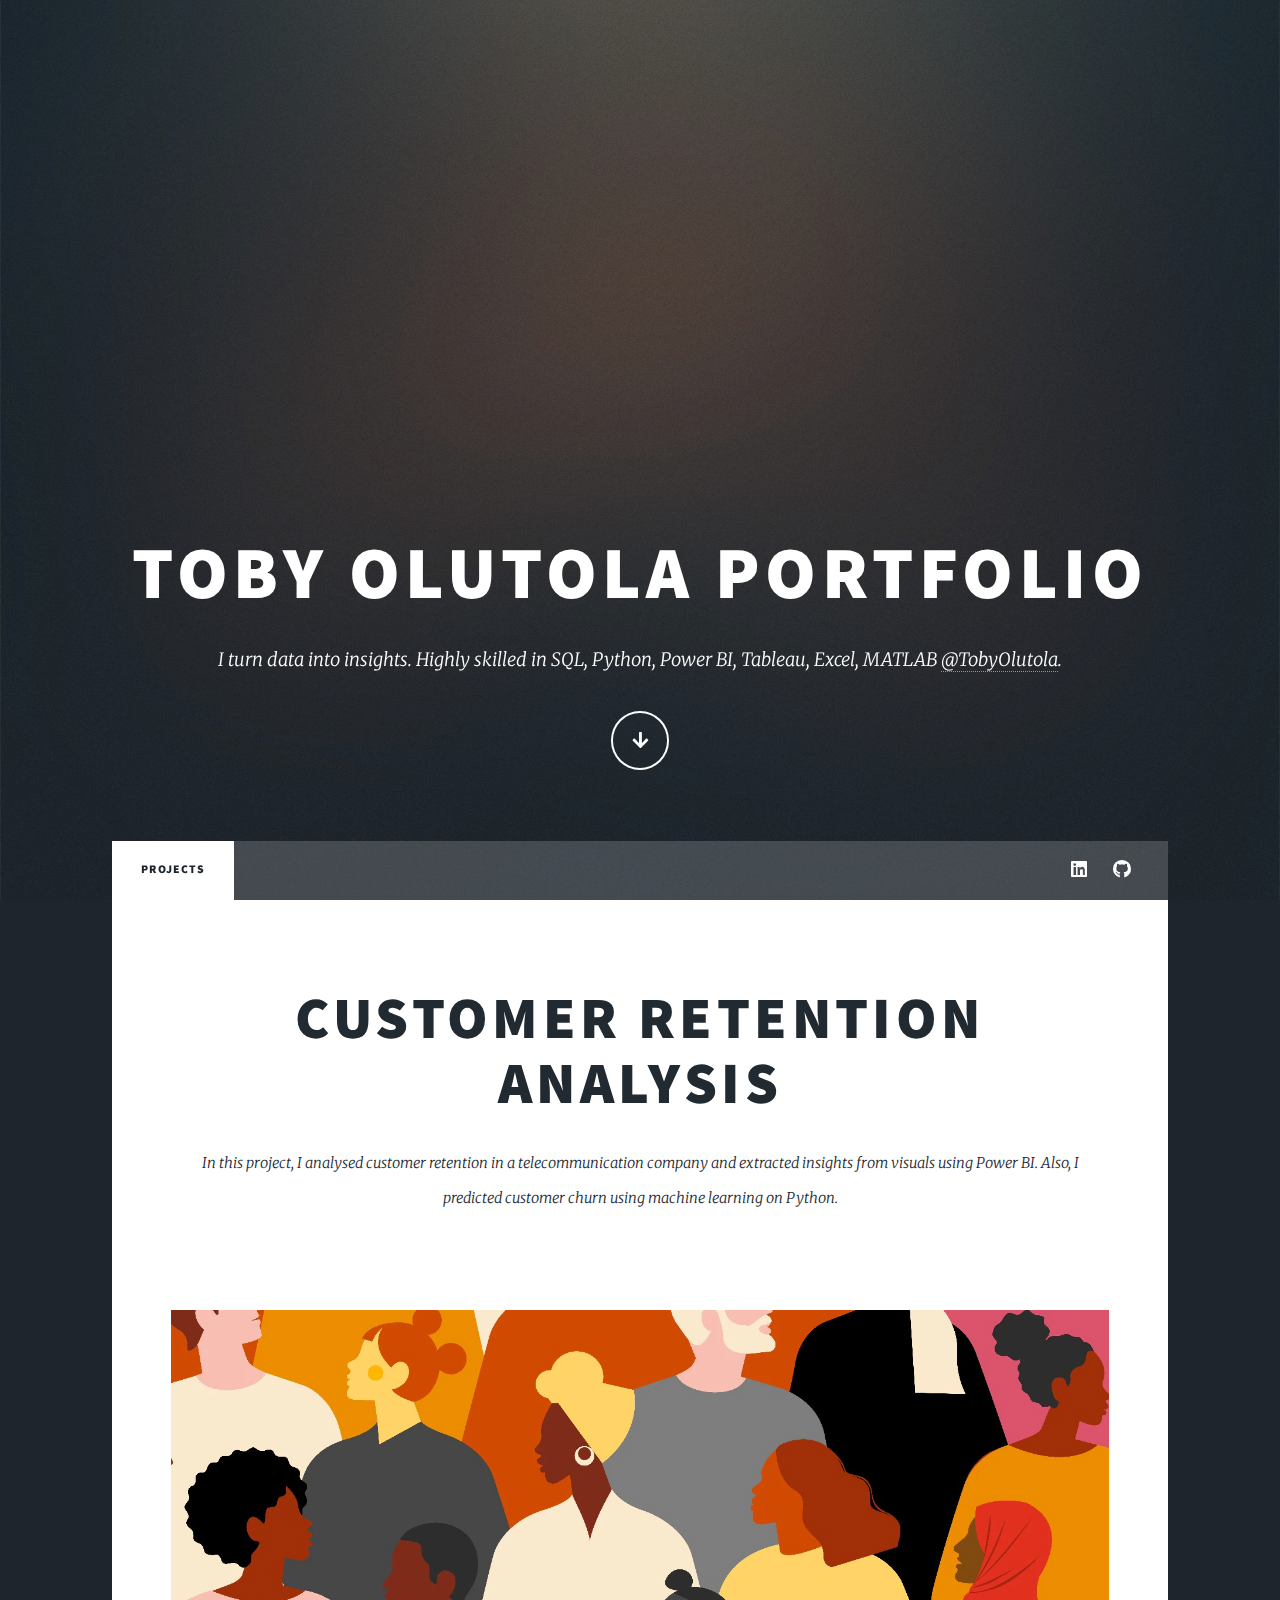
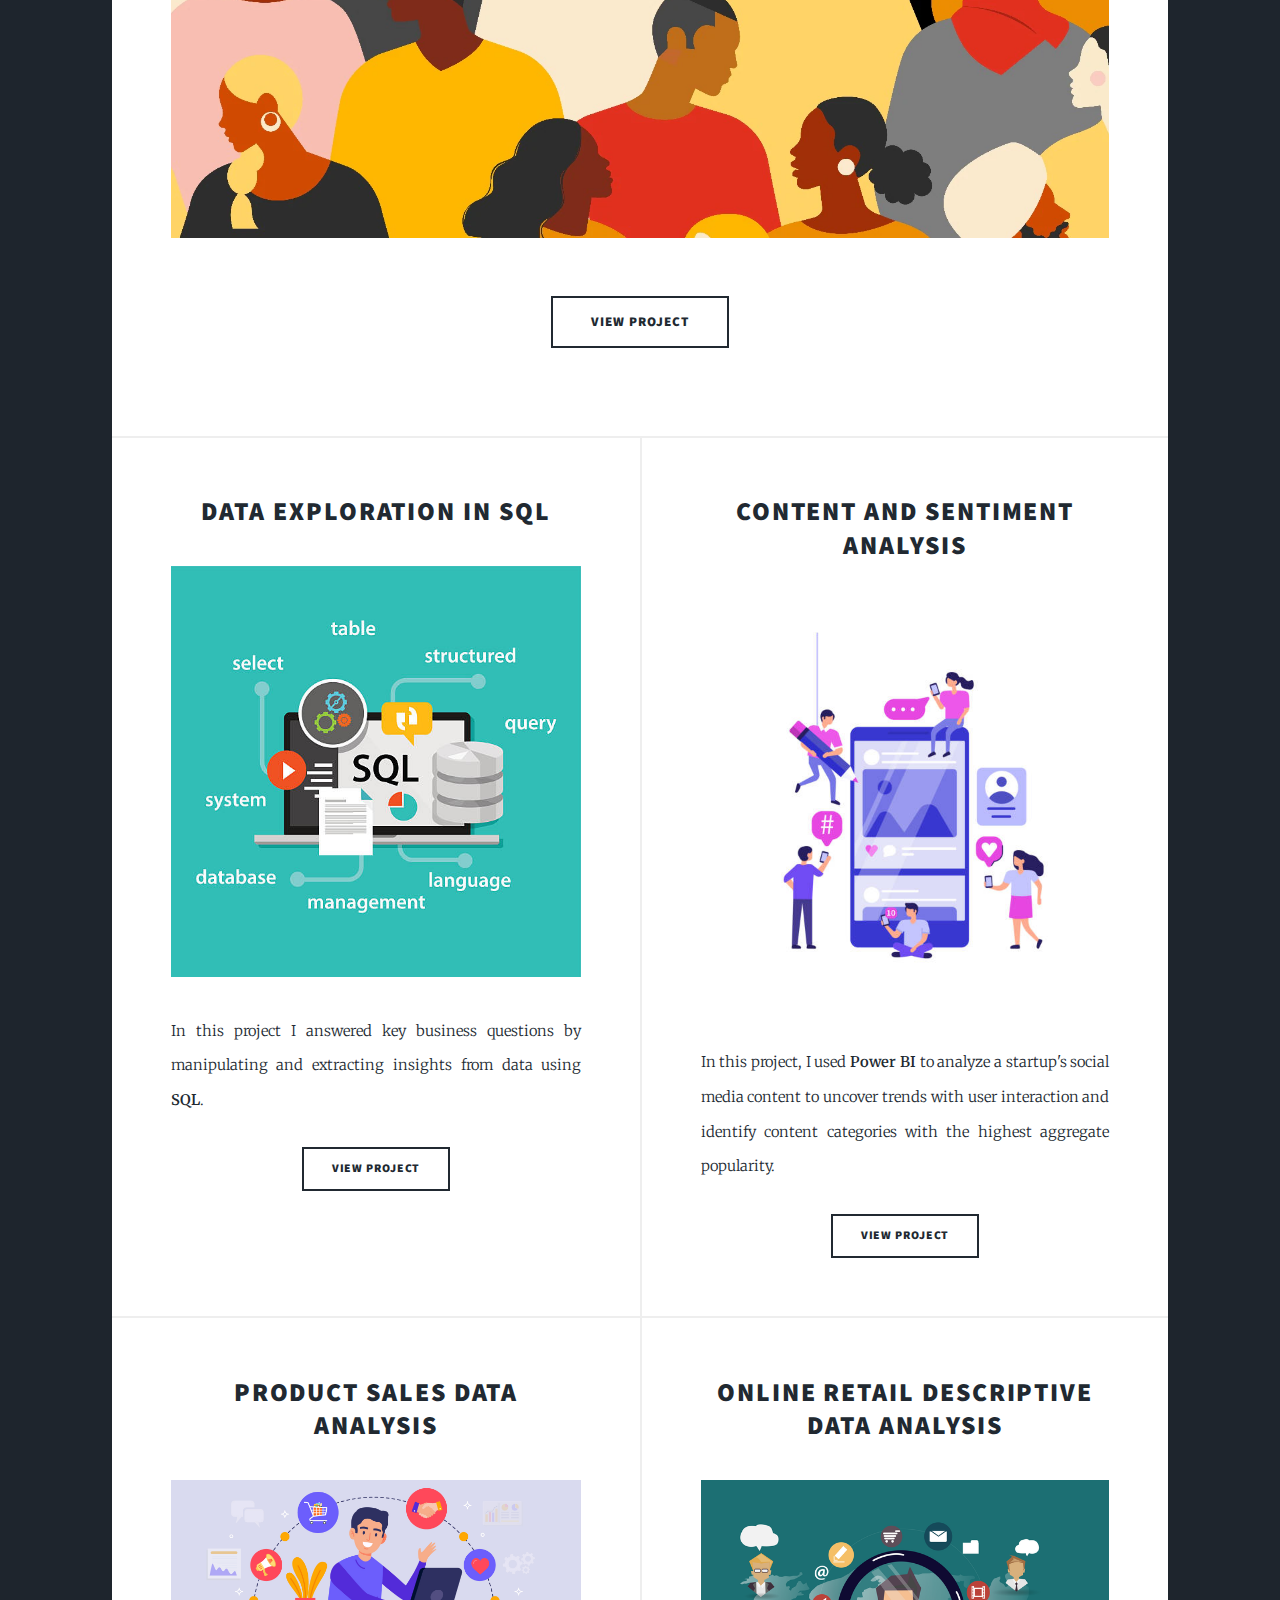
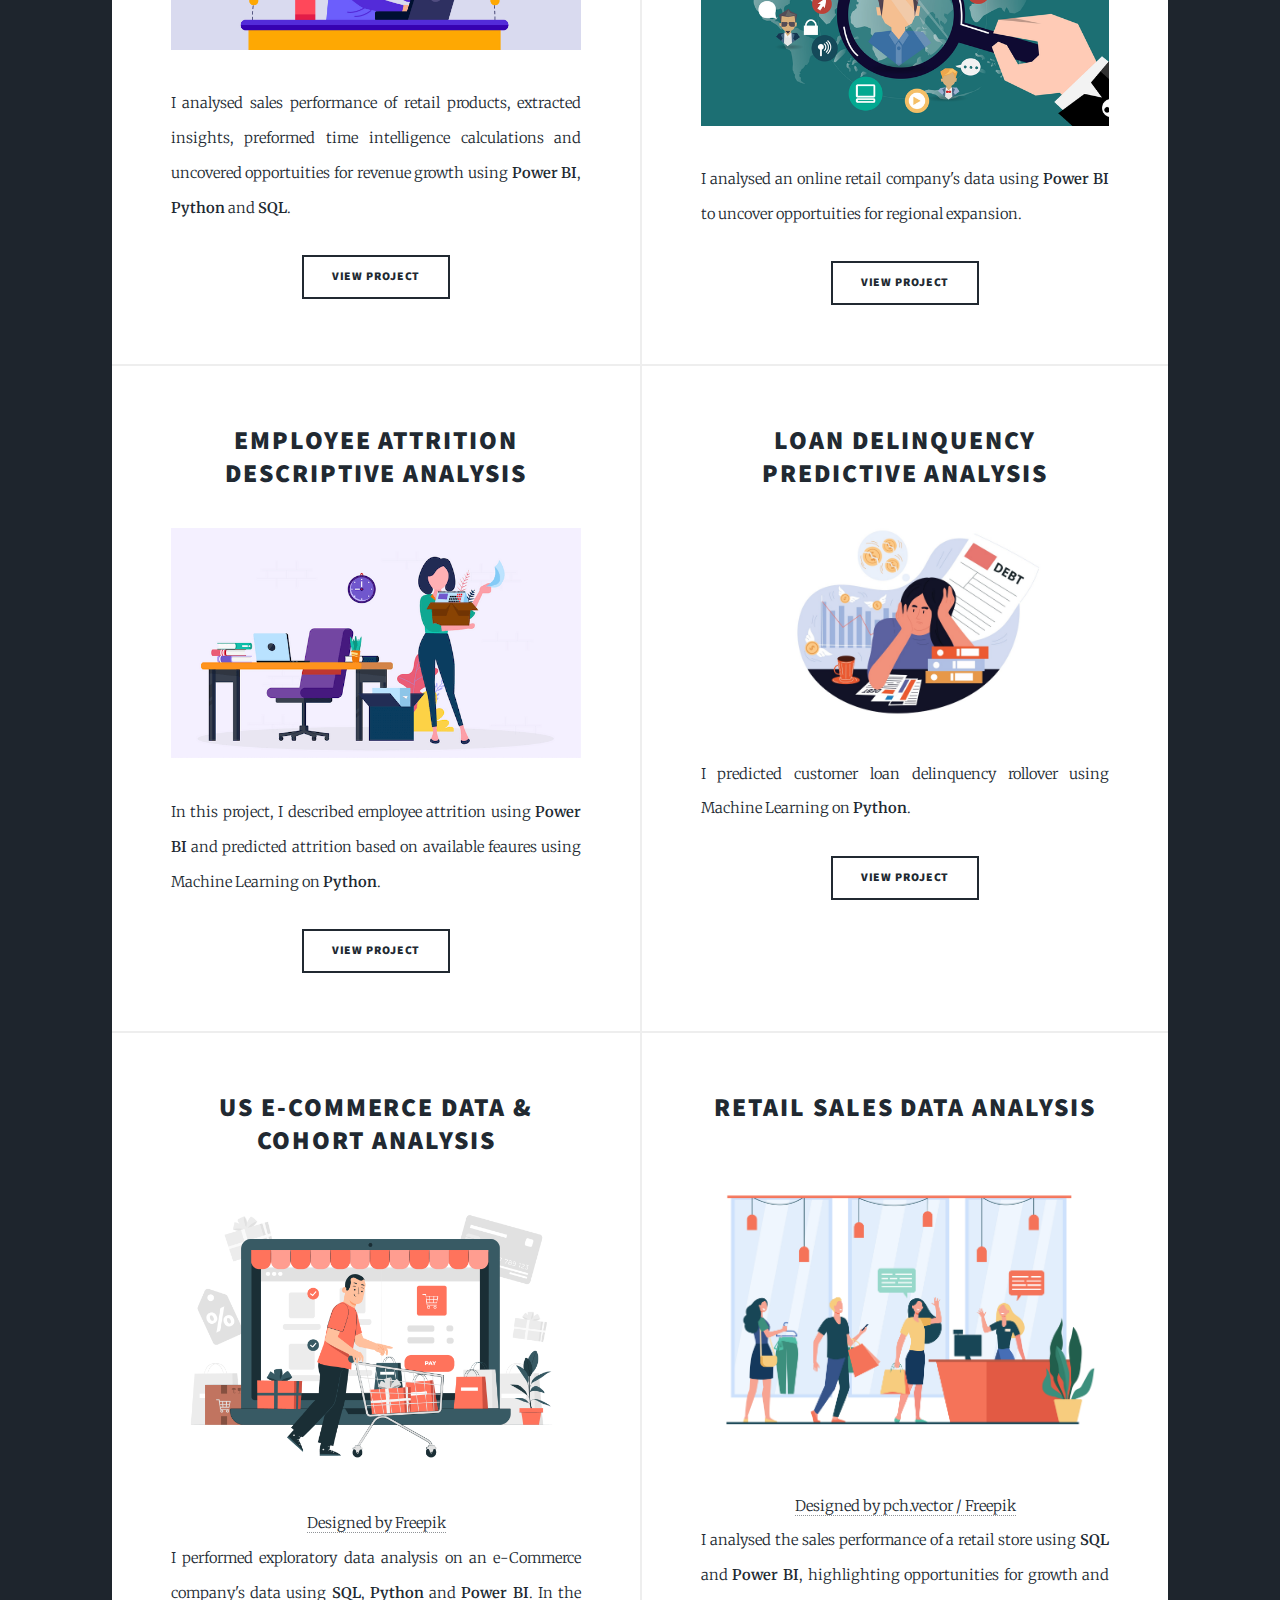
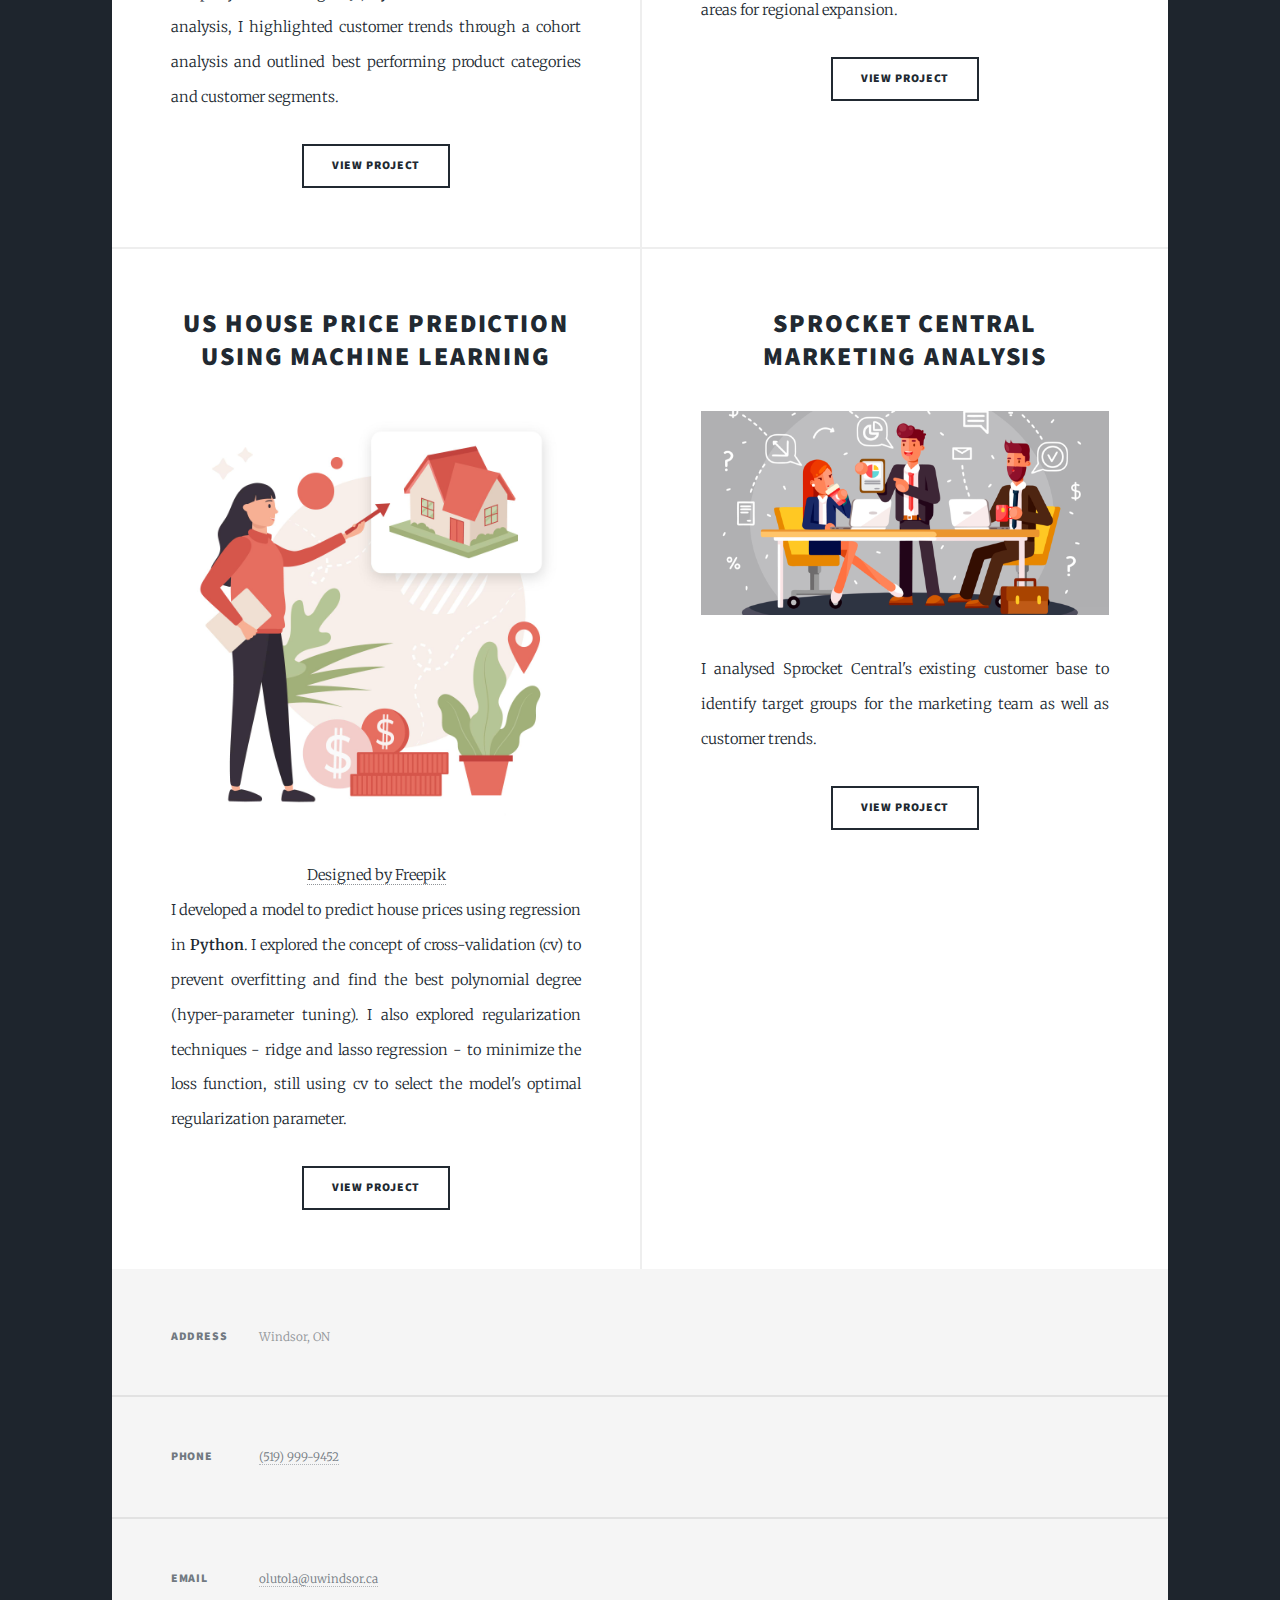
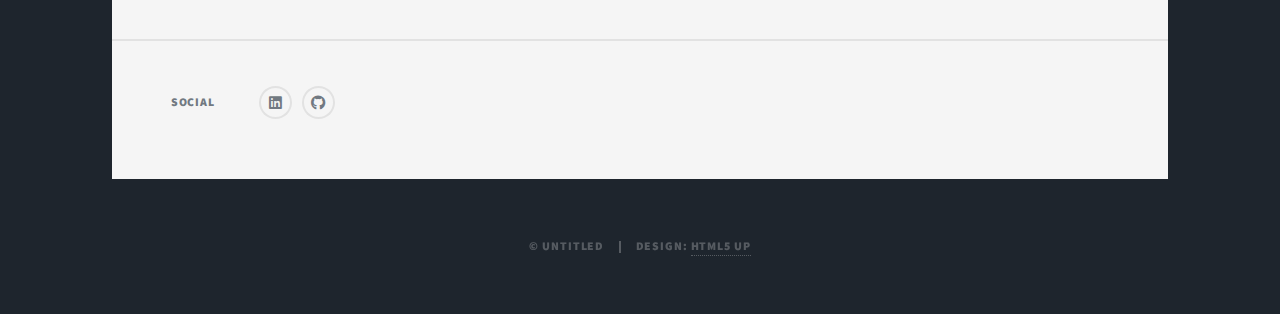
==== commit c7669960: "Commit" ====
--- a/index.html
+++ b/index.html
@@ -22,8 +22,7 @@
 						<h1>Toby Olutola Portfolio<br />
 						</h1>
 						<p>I turn data into insights.
-							Highly skilled in SQL, Python, Power BI, Tableau, Excel, MATLAB <a href="https://www.linkedin.com/in/adunoluwaolutola/">@TobyOlutola</a> <br />
-						</a>.</p>
+							Highly skilled in SQL, Python, Power BI, Tableau, Excel, MATLAB <a href="https://www.linkedin.com/in/adunoluwaolutola/">@TobyOlutola</a>.</p>
 						<ul class="actions">
 							<li><a href="#header" class="button icon solid solo fa-arrow-down scrolly">Continue</a></li>
 						</ul>
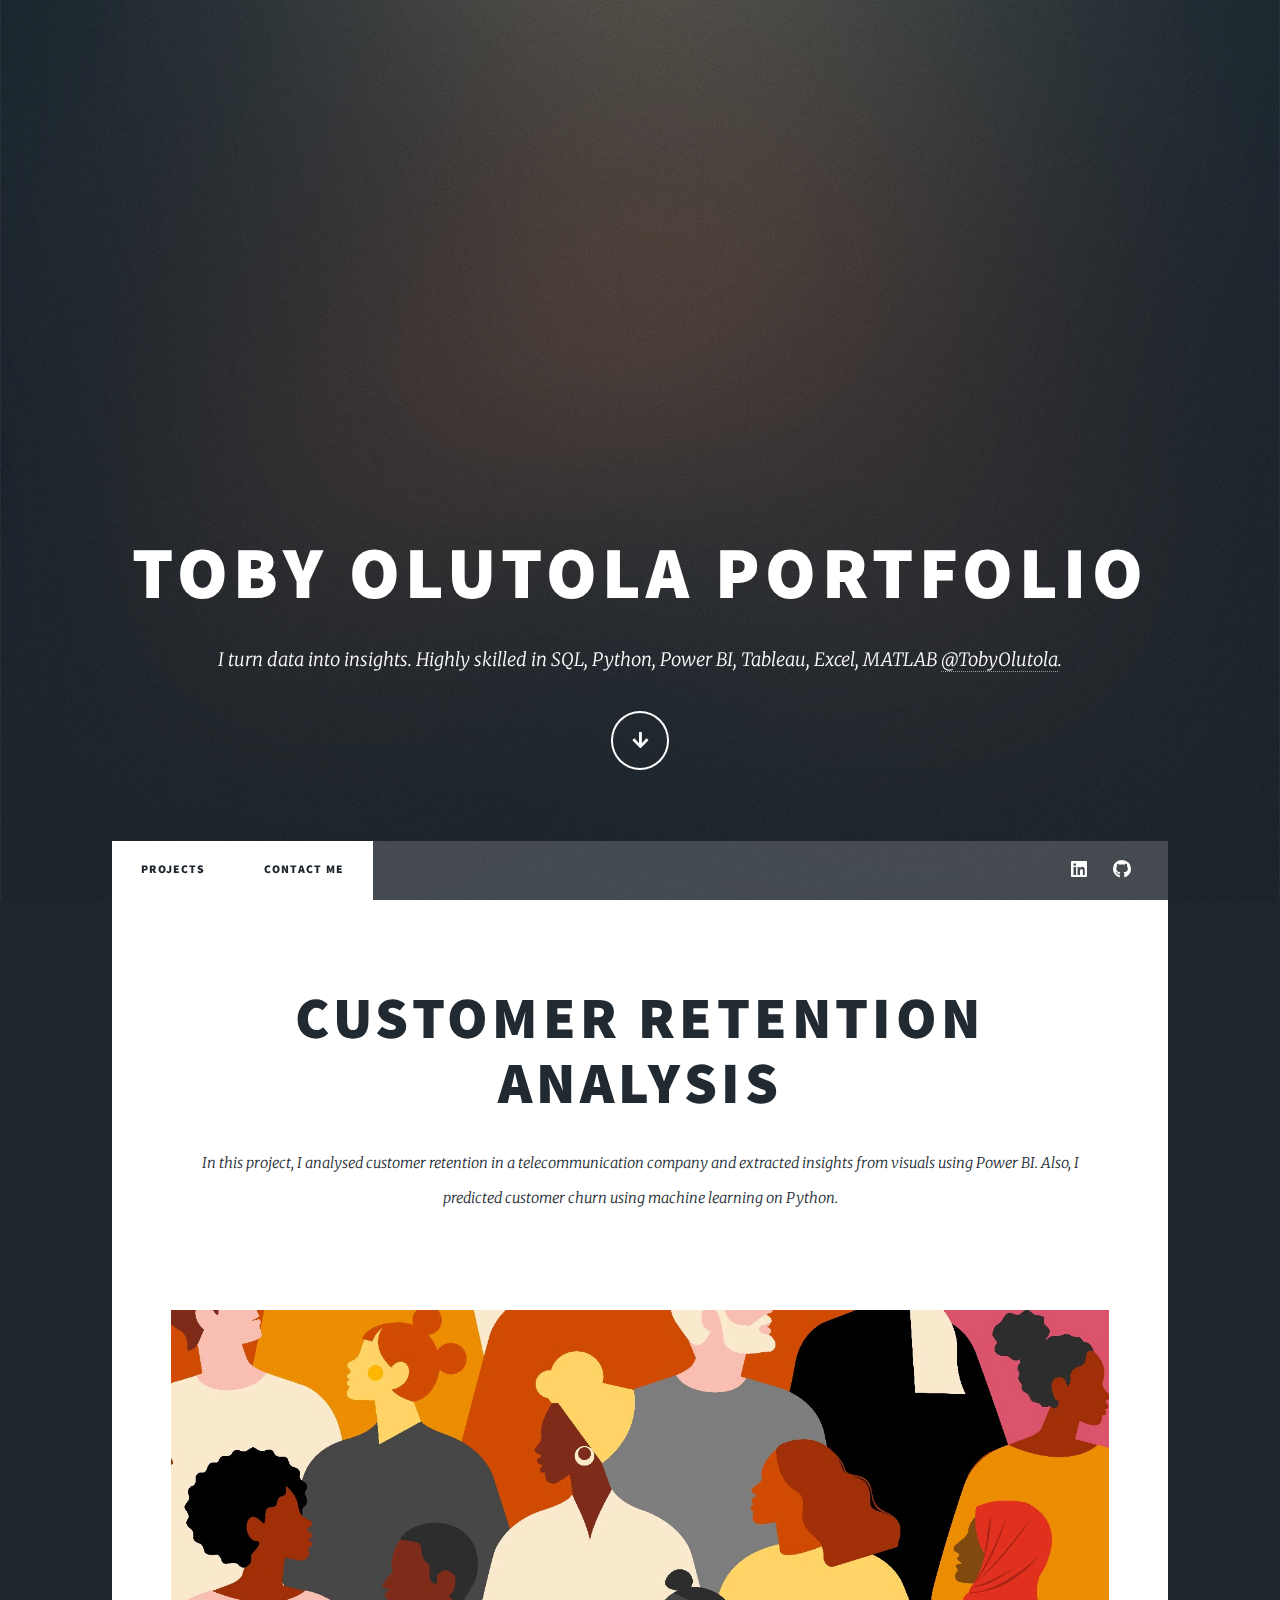
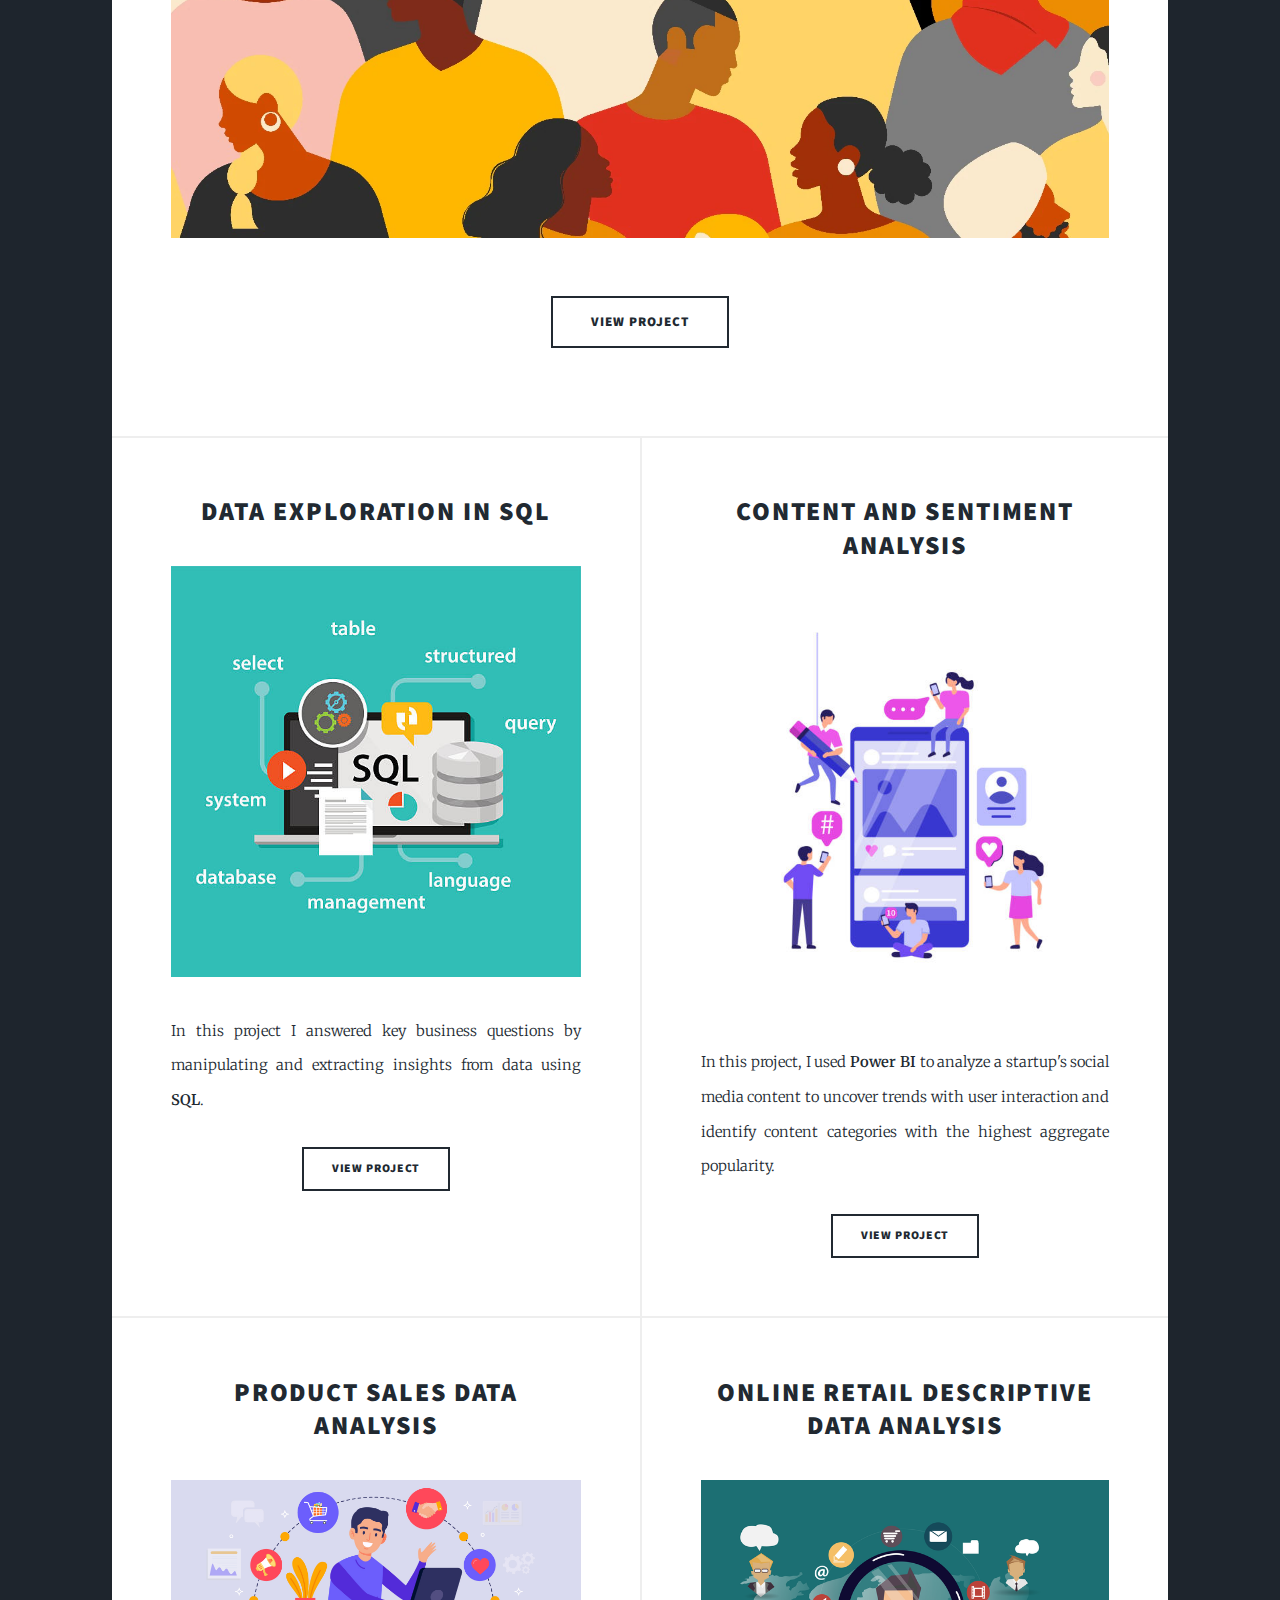
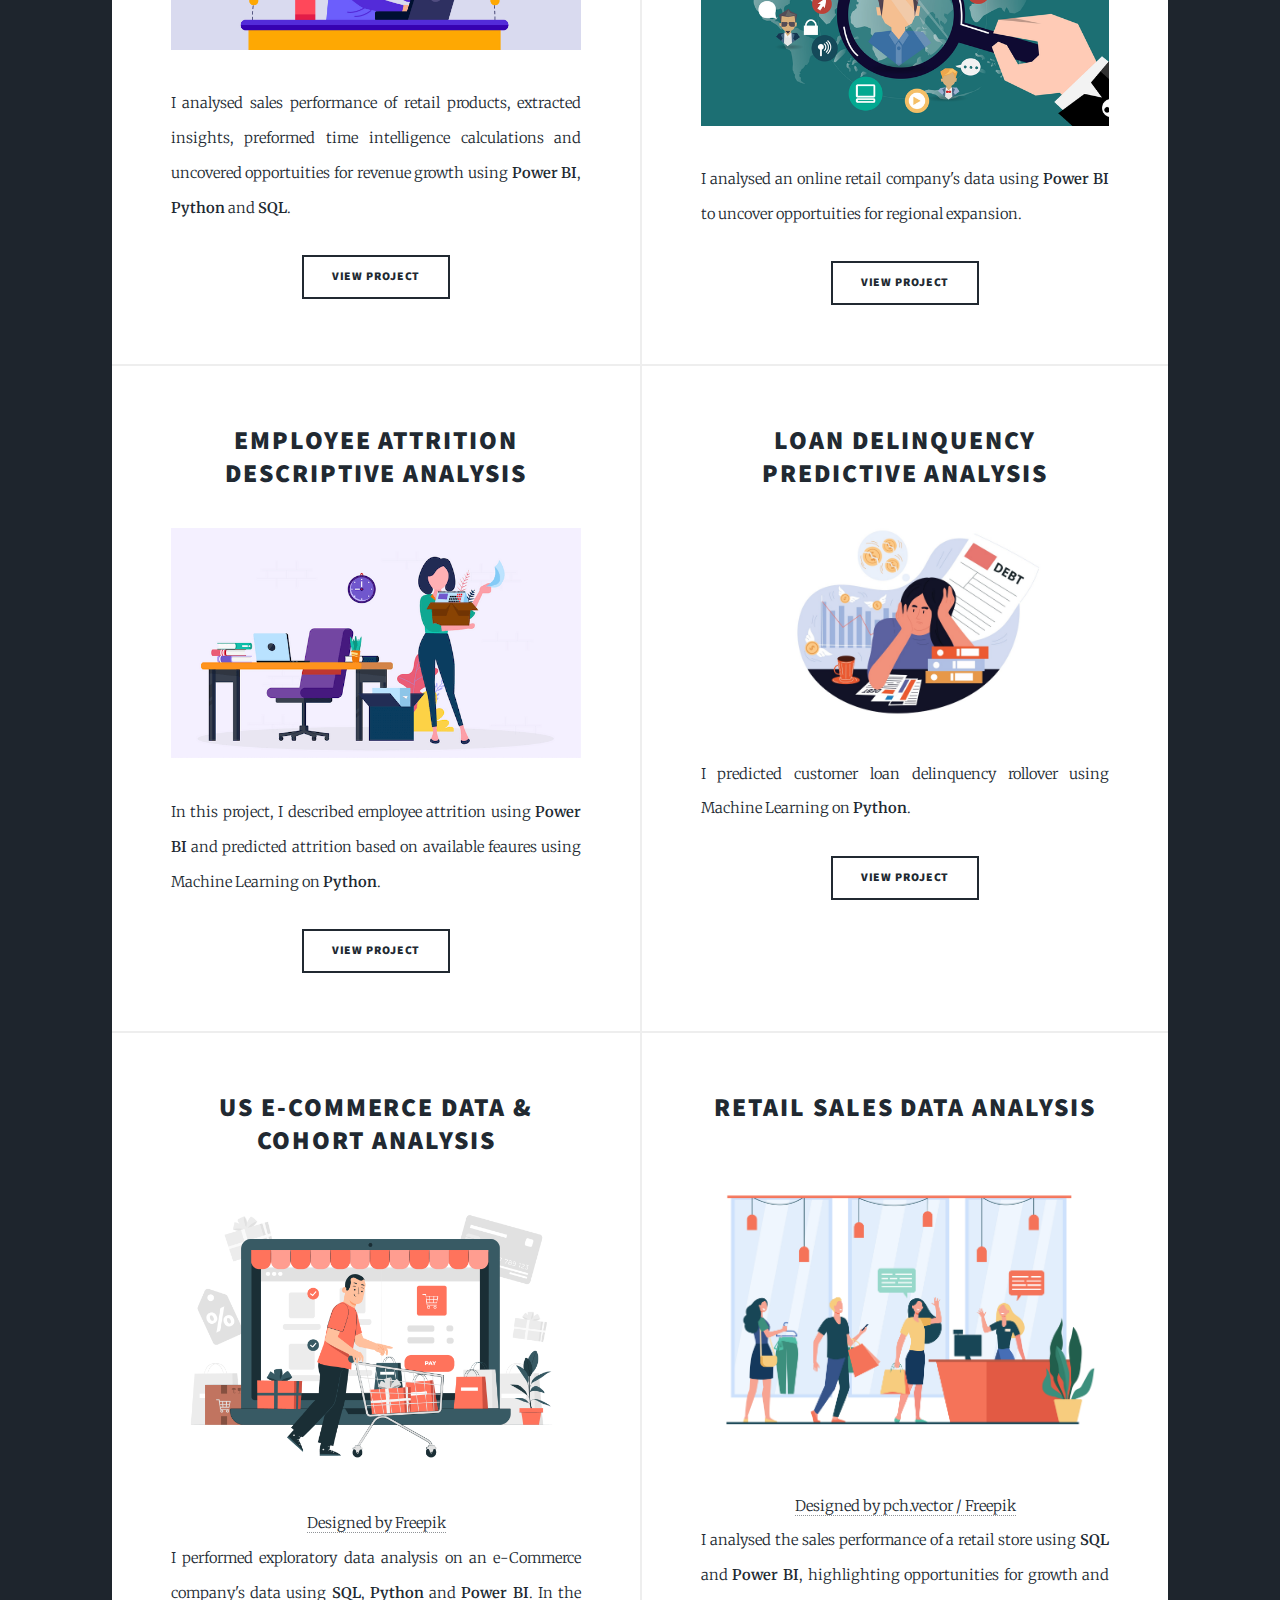
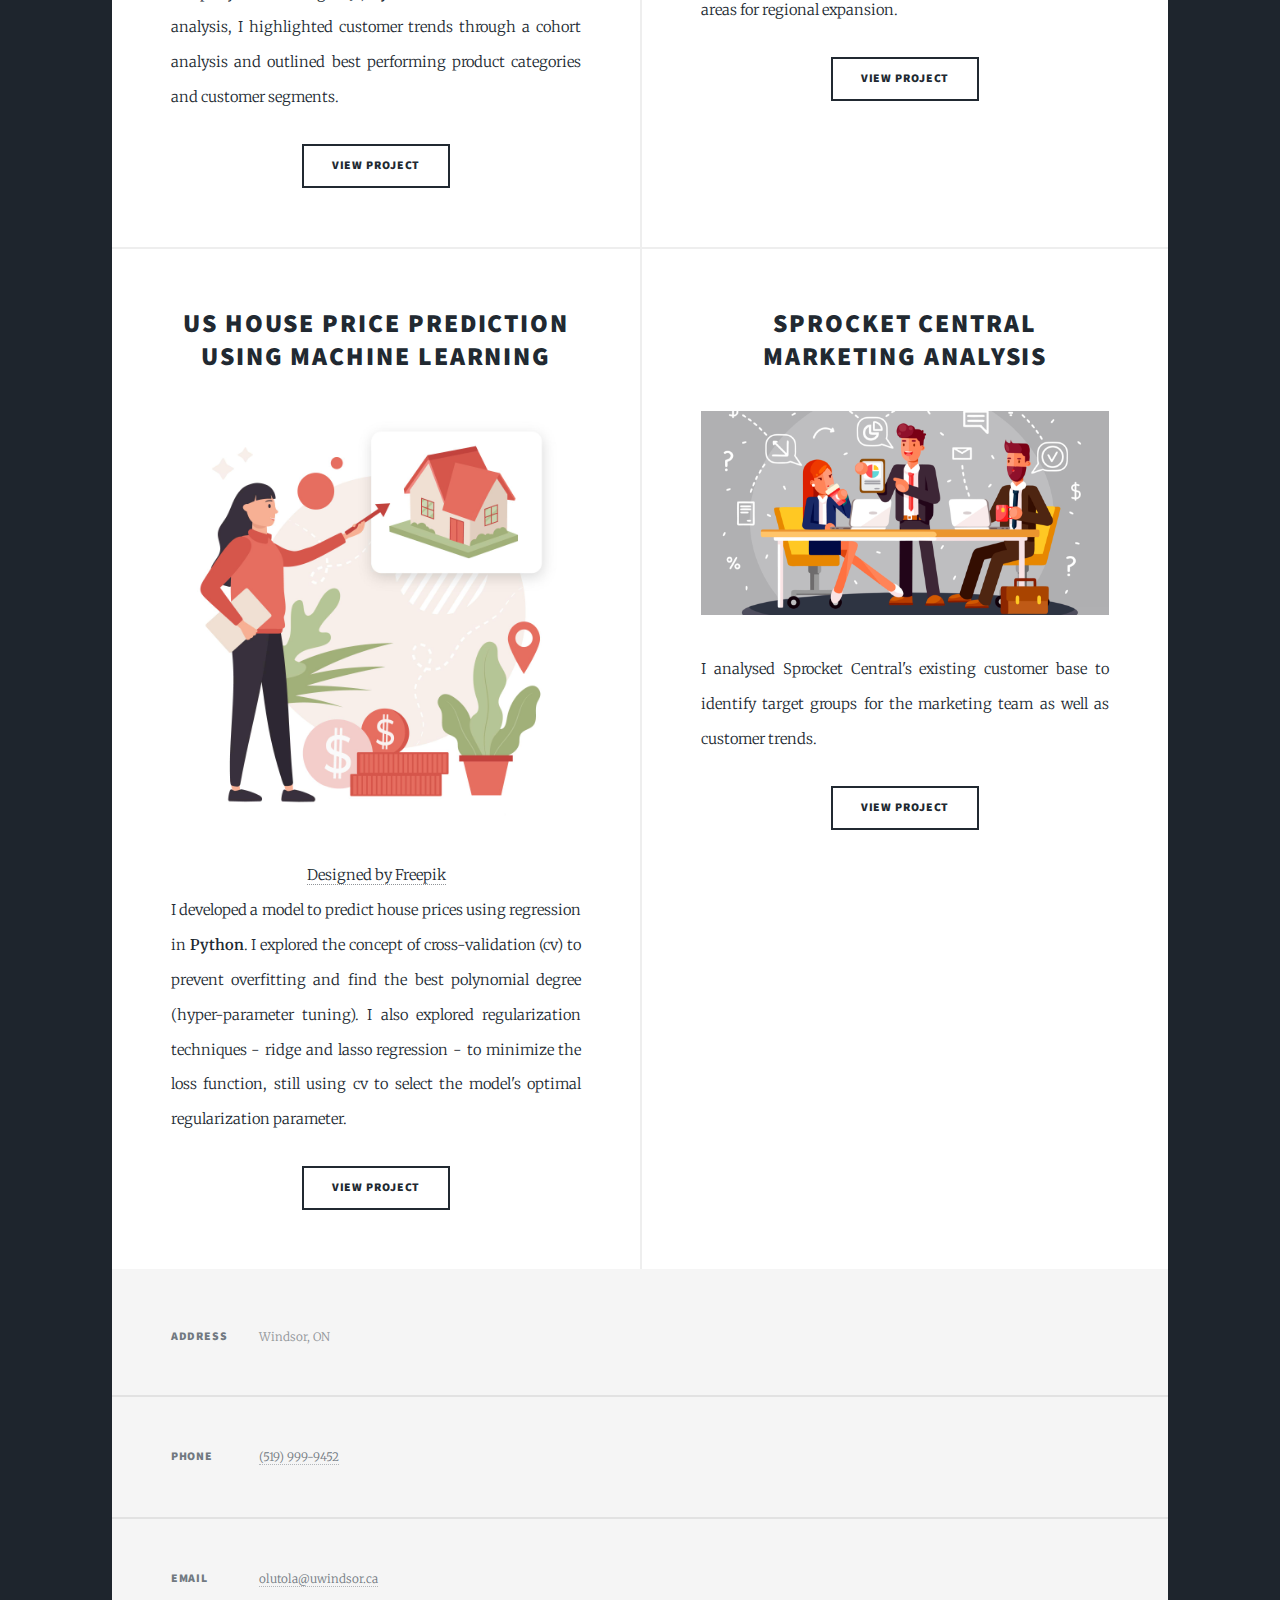
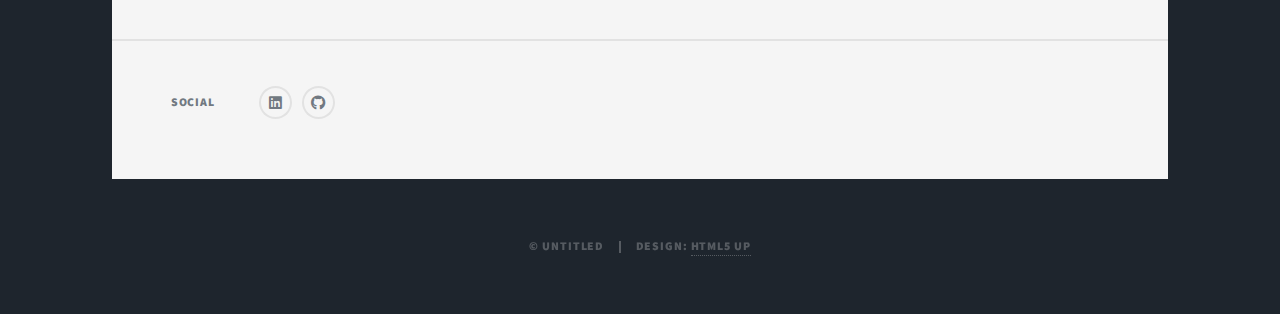
==== commit a2d402b8: "Add contact me button" ====
--- a/index.html
+++ b/index.html
@@ -37,6 +37,7 @@
 					<nav id="nav">
 						<ul class="links">
 							<li class="active"><a href="index.html">Projects</a></li>
+							<li class="active"><a href="#footer">Contact Me</a></li>
 						</ul>
 						<ul class="icons">
 							<li><a href="https://www.linkedin.com/in/adunoluwaolutola/" class="icon brands alt fa-linkedin"><span class="label">linkedin</span></a></li>
@@ -56,7 +57,7 @@
 									<br />
 									</p>
 								</header>
-								<a href="https://github.com/adunoluwa1/ML-Customer-Retention-Analysis" class="image main"><img src="images/Marketing 2.jpeg" alt="" /></a>
+								<a href="https://github.com/adunoluwa1/ML-Customer-Retention-Analysis" class="image main"><img src="images/Marketing 2.jpeg" alt="Customer Retention Analysis" /></a>
 								<ul class="actions special">
 									<li><a href="https://github.com/adunoluwa1/ML-Customer-Retention-Analysis" class="button large">View Project</a></li>
 								</ul>
